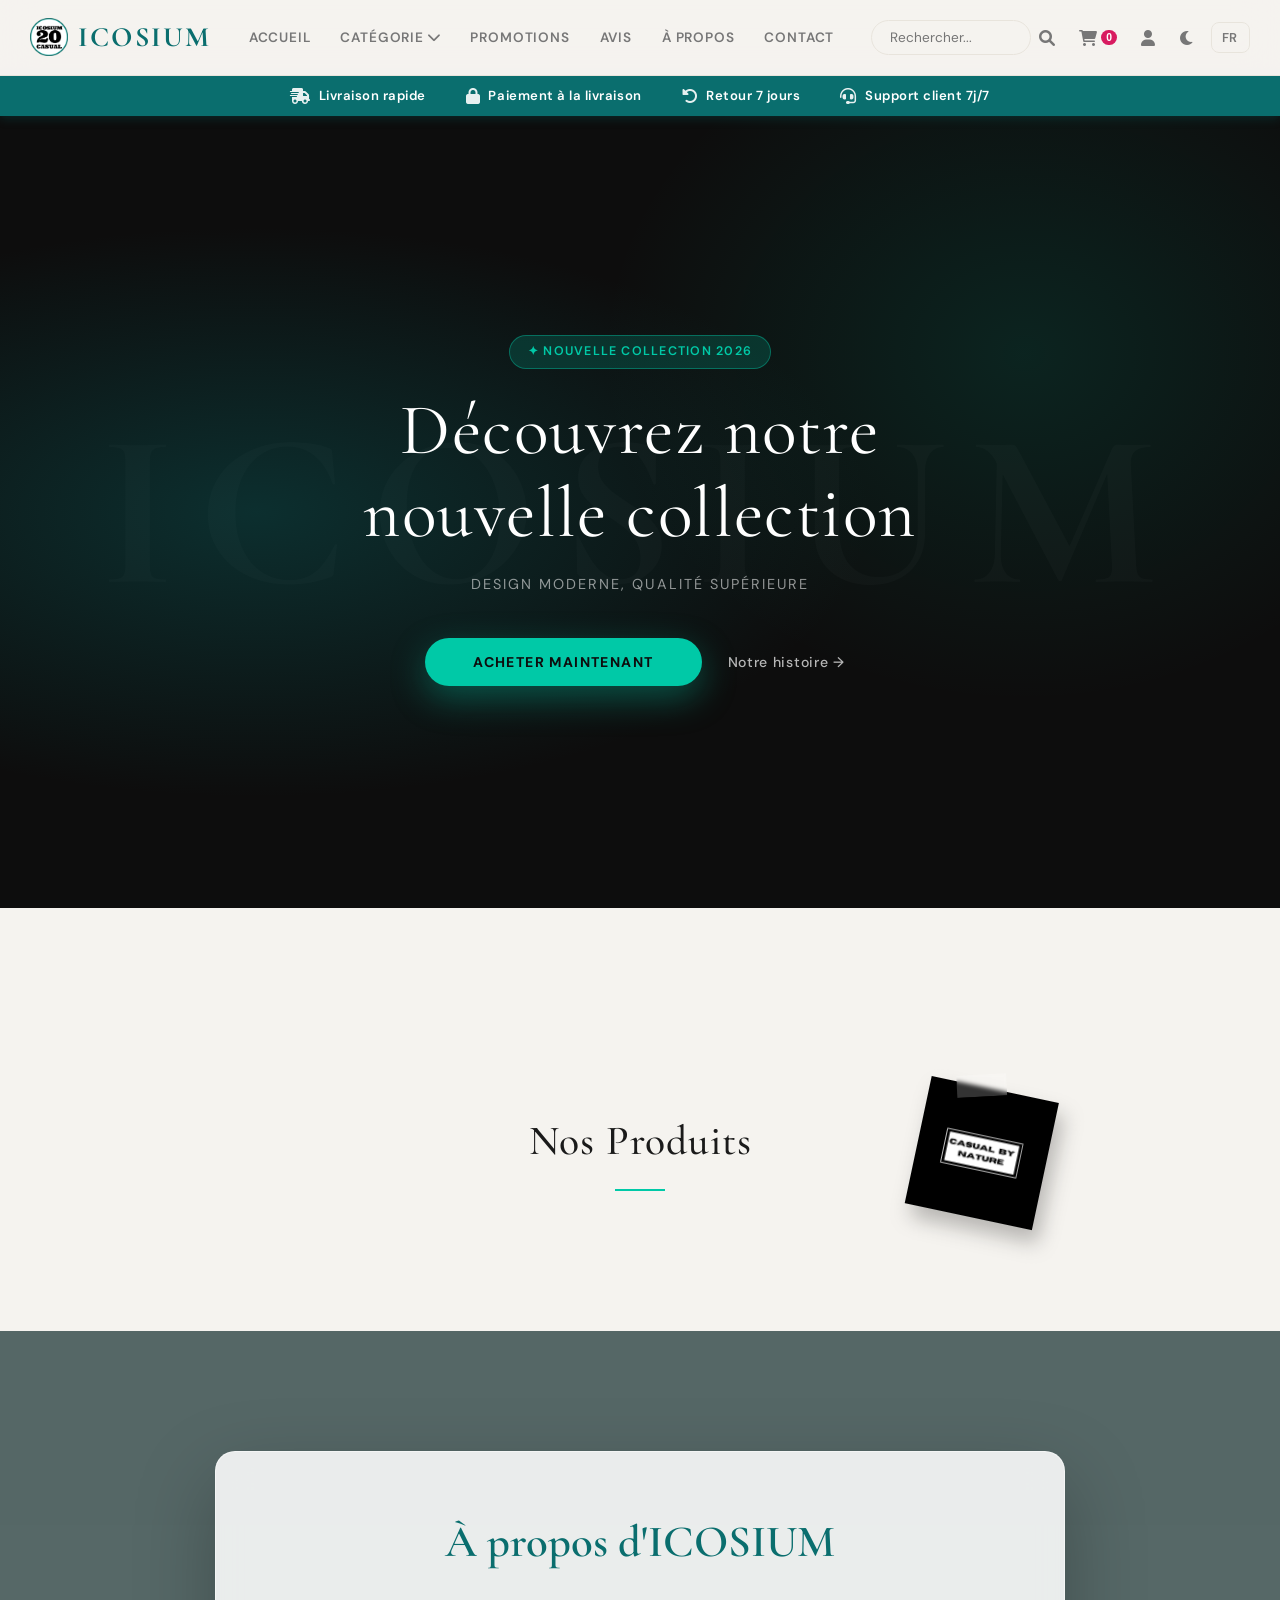
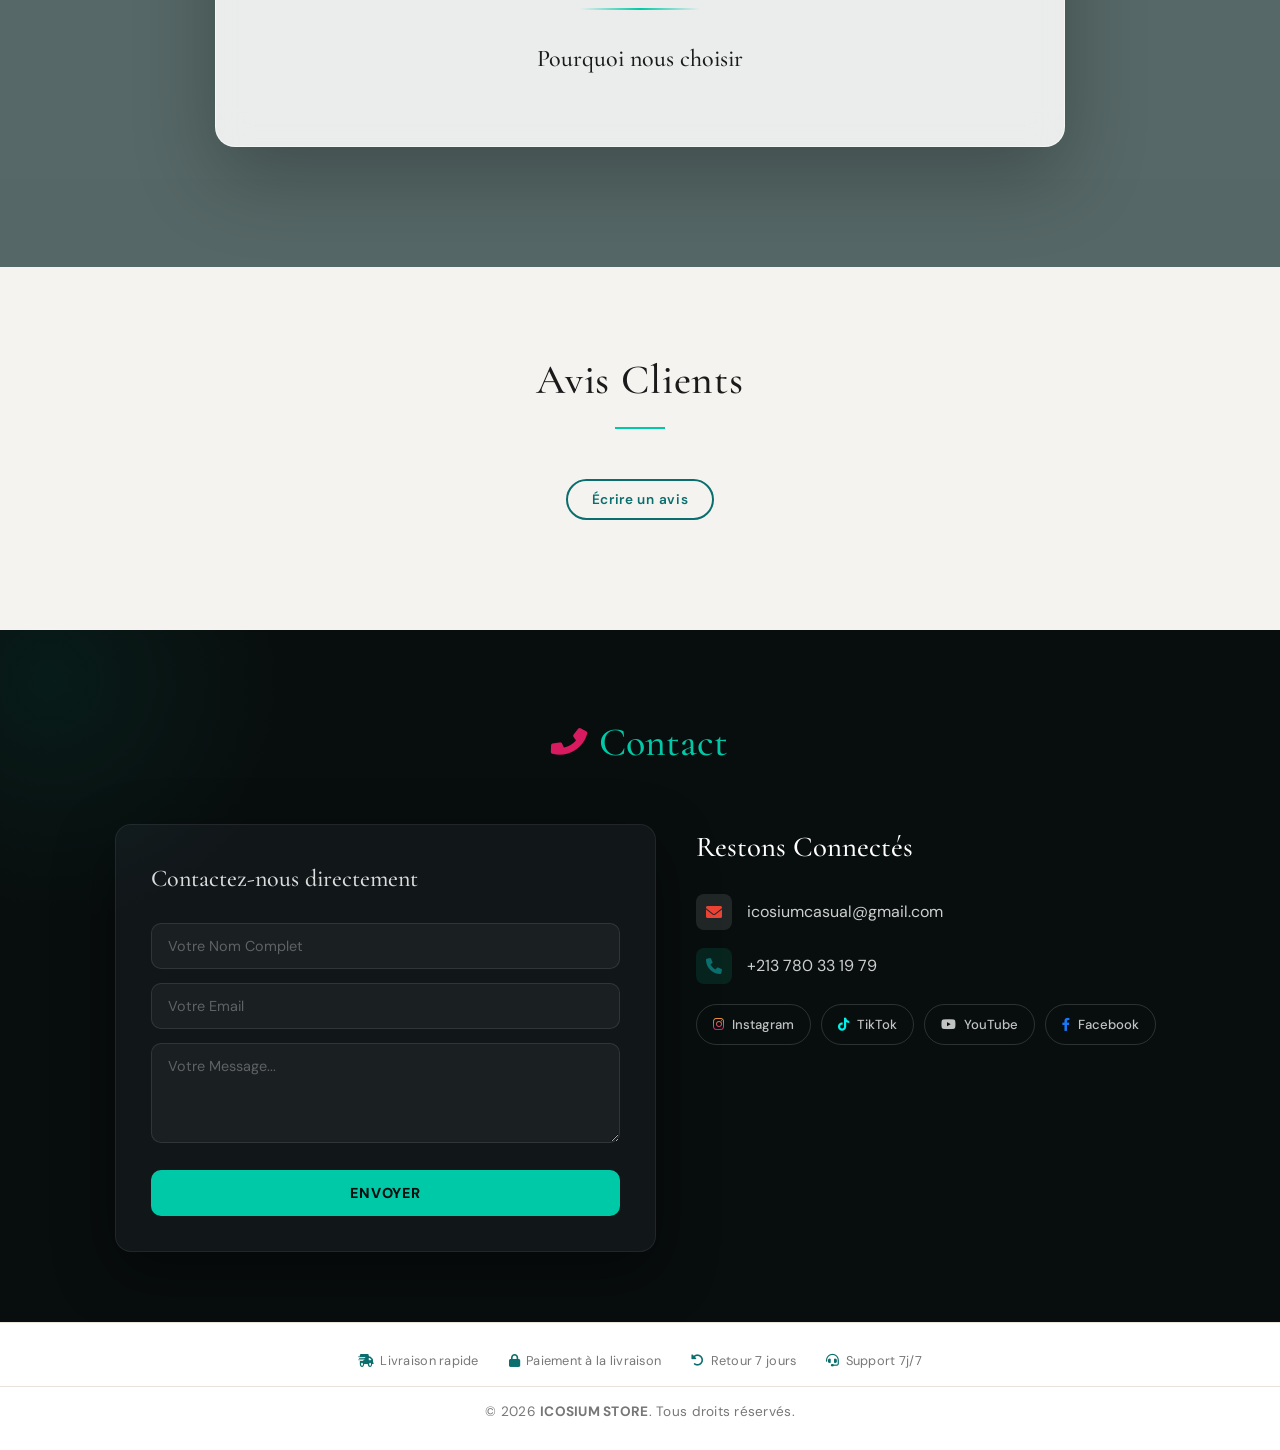
==== index.html @ 6e277010 "Update index.html" ====
<!DOCTYPE html>
<html lang="fr" dir="ltr">
<head>
    <meta charset="UTF-8">
    <meta name="viewport" content="width=device-width, initial-scale=1.0">
    <title>ICOSIUM-STORE</title>
    <meta name="description" content="Boutique officielle ICOSIUM CASUAL. Découvrez notre première collection de streetwear exclusif en Algérie. Qualité premium, coupe regular et livraison 58 wilayas.">
<meta name="keywords" content="icosium casual, icosium, streetwear algerie, vetements alger, t-shirt oversize algerie">
<meta name="robots" content="index, follow">
    <script src="zimou_data.js"></script>
<meta name="google-site-verification" content="MLegDzkTU1nhCerAwUSontM13ZT6UMKzTfgbR-RyyRo" />    <!-- تحسين ظهور الرابط عند مشاركته على وسائل التواصل (Open Graph) -->
<meta property="og:title" content="ICOSIUM CASUAL — Streetwear Algérie">
<meta property="og:description" content="Casual by Nature — Première collection streetwear exclusive disponible maintenant.">
<meta property="og:image" content="images/logo3.png">
    <link rel="icon" type="image/png" sizes="192x192" href="images/logo3.png">
<link rel="shortcut icon" type="image/png" href="images/logo3.png">
<link rel="apple-touch-icon" href="images/logo3.png">
    <!-- إخبار Google بالاسم الرسمي للبراند فوق الرابط -->
<meta property="og:site_name" content="ICOSIUM CASUAL">
    <link rel="preconnect" href="https://fonts.googleapis.com">
    <link rel="preconnect" href="https://fonts.gstatic.com" crossorigin>
    <link href="https://fonts.googleapis.com/css2?family=Cormorant+Garamond:wght@300;400;500;600;700&family=DM+Sans:wght@300;400;500;600&display=swap" rel="stylesheet">
    <link rel="stylesheet" href="style.css">
    <link rel="icon" href="images/logo3.png">
    <link href="https://cdnjs.cloudflare.com/ajax/libs/font-awesome/6.0.0-beta3/css/all.min.css" rel="stylesheet">
    <script src="https://cdn.jsdelivr.net/npm/@emailjs/browser@3/dist/email.min.js"></script>
    <link href="https://unpkg.com/aos@2.3.1/dist/aos.css" rel="stylesheet">
</head>
<body> 
   <header class="main-header">
        <div class="header-container">
            <button id="burger-menu-btn" aria-label="Menu">
                <i class="fas fa-bars"></i>
            </button>
            <div class="logo">
                <img src="images/logo3.png" alt="Icosium Logo" class="brand-logo">
                ICOSIUM
            </div>
            <nav class="main-nav" id="main-nav">
                <span id="close-nav-btn">&times;</span>
                <a href="#" onclick="location.reload()" data-key="nav_home">Accueil</a>
                <div class="dropdown">
                    <button class="dropbtn" data-key="nav_category">Catégorie <i class="fas fa-chevron-down"></i></button>
                    <div class="dropdown-content"></div>
                </div>
                <a href="#promotions-section" data-key="nav_promos">Promotions</a>
                <a href="#reviews-section" data-key="nav_reviews">Avis</a>
                <a href="#about-section" data-key="nav_about">À Propos</a>
                <a href="#contact-section" data-key="nav_contact">Contact</a>
            </nav>
            <div id="nav-overlay"></div>
            <div class="header-controls">
                <div class="search-bar">
                    <input type="text" id="search-input" placeholder="Rechercher...">
                    <button id="search-button"><i class="fas fa-search"></i></button>
                </div>
                <button id="cart-button"><i class="fas fa-shopping-cart"></i> <span id="cart-count">0</span></button>
                <button id="profile-button"><i class="fas fa-user"></i></button>
                <button id="dark-mode-toggle"><i class="fas fa-moon"></i></button>
                <select id="language-switcher">
                    <option value="fr">FR</option>
                    <option value="ar">AR</option> 
                    <option value="en">EN</option>
                </select>
            </div>
        </div>
    </header>

    <!-- TRUST BAR -->
    <div class="trust-bar">
        <div class="trust-bar-inner">
            <div class="trust-item">
                <i class="fas fa-shipping-fast"></i>
                <span data-key="trust_delivery">Livraison rapide</span>
            </div>
            <div class="trust-item">
                <i class="fas fa-lock"></i>
                <span data-key="trust_secure">Paiement à la livraison</span>
            </div>
            <div class="trust-item">
                <i class="fas fa-undo-alt"></i>
                <span data-key="trust_return">Retour 7 jours</span>
            </div>
            <div class="trust-item">
                <i class="fas fa-headset"></i>
                <span data-key="trust_support">Support client 7j/7</span>
            </div>
        </div>
    </div>

    <main>
        <!-- HERO -->
        <section id="explore-section" class="hero-section">
            <div class="hero-content">
                <span class="hero-badge" data-key="hero_badge">✦ Nouvelle Collection 2026</span>
                <h1 data-key="hero_title">Découvrez notre<br>nouvelle collection</h1>
                <p data-key="hero_subtitle">Design moderne, qualité supérieure</p>
                <div class="hero-actions">
                    <button id="scroll-to-products" class="btn-primary-hero" data-key="hero_btn_buy">Acheter maintenant</button>
                    <a href="#about-section" class="btn-ghost-hero" data-key="hero_btn_about">Notre histoire →</a>
                </div>
            </div>
        </section>

        <!-- PRODUCTS -->
        <section id="products-section" class="container">
          <div class="section-header-row">
            <h2 data-key="products_title" class="section-title">Nos Produits</h2>
            <div class="cbn-sticker-side">
                <div class="scotch-tape"></div>
                <img src="casual-by-nature.png" alt="Casual" class="sticker-img">
            </div>
          </div>
            
          <div id="categories-filter"></div>
          <div id="products-grid"></div>
        </section>

        <!-- ABOUT -->
        <section id="about-section">
            <div class="about-content-wrapper">
                <h2 data-key="about_title">À propos d'ICOSIUM</h2>
                <div class="about-story">
                    <p data-key="about_history_text"></p>
                </div>
                <hr class="about-divider">
                <div class="about-philosophy">
                    <h3 data-key="about_why_title">Pourquoi nous choisir</h3>
                    <p data-key="about_why_text"></p>
                </div>
            </div>
        </section>

        <!-- REVIEWS -->
        <section id="reviews-section" class="container">
            <div class="section-header-wrapper" style="text-align:center;margin-bottom:30px;">
                <h2 data-key="reviews_title" class="section-title">Avis Clients</h2>
                <button id="open-review-modal-btn" class="add-review-btn" type="button" data-key="btn_write_review">Écrire un avis</button>
            </div>
            <div class="reviews-container"></div>
        </section>
        
        <!-- CONTACT -->
      <!-- CONTACT -->
        <section id="contact-section">
            <div class="section-header">
                <i class="fas fa-phone-alt icon-title"></i>
                <h2 data-key="contact_title">Contact</h2>
            </div>
            <div class="contact-container">
                <div class="contact-form-box">
                    <h3 data-key="contact_message_title">Contactez-nous directement</h3>
                    <form id="contact-form">
                        <div class="input-group">
                            <input type="text" id="contact-name" required placeholder="Votre Nom Complet">
                        </div>
                        <div class="input-group">
                            <input type="email" id="contact-email" required placeholder="Votre Email">
                        </div>
                        <div class="input-group">
                            <textarea id="contact-message" rows="4" required placeholder="Votre Message..."></textarea>
                        </div>
                        <button type="submit" id="contact-submit-btn" data-key="contact_send">Envoyer</button>
                        <p id="contact-status"></p>
                    </form>
                </div>
                <div class="contact-info-box">
                    <h3 data-key="contact_connect_title">Restons Connectés</h3>
                    <div class="direct-info">
                        <div class="info-row">
                            <span class="icon-box gmail-icon"><i class="fas fa-envelope"></i></span>
                            <p>icosiumcasual@gmail.com</p>
                        </div>
                        <!-- رقم الهاتف تحت الإيميل مباشرة -->
                        <div class="info-row">
                            <span class="icon-box phone-icon"><i class="fas fa-phone"></i></span>
                            <p dir="ltr">+213 780 33 19 79</p>
                        </div>
                    </div>
                    <!-- شبكات التواصل: إنستغرام، تيك توك، يوتيوب، فيسبوك -->
                    <div class="social-buttons-grid">
                        <a href="https://www.instagram.com/icosium.casual?igsh=bHhsaXo3eGhvc3F3&utm_source=qr" target="_blank" class="social-btn insta">
                            <i class="fab fa-instagram"></i> <span>Instagram</span>
                        </a>
                        <a href="https://www.tiktok.com/@icosium.casual" target="_blank" class="social-btn tiktok">
                            <i class="fab fa-tiktok"></i> <span>TikTok</span>
                        </a>
                        <a href="https://www.youtube.com/@ICOSIUMCASUAL" target="_blank" class="social-btn youtube">
                            <i class="fab fa-youtube"></i> <span>YouTube</span>
                        </a>
                        <a href="https://www.facebook.com/icosium.casual/?rdid=kiUVq54cfOGTbsXm" target="_blank" class="social-btn facebook">
                            <i class="fab fa-facebook-f"></i> <span>Facebook</span>
                        </a>
                    </div>
                </div>
            </div>
        </section>    </main>

 <!-- PRODUCT DETAILS MODAL (UPGRADED) -->
    <div id="product-details-modal" class="modal">
        <div class="modal-content product-modal-content">
            <span class="close-btn" id="close-product-details">&times;</span>
            
            <div class="modal-body" style="position: relative;">
                <!-- طبقة حجب Coming Soon -->
                <div id="modal-coming-soon-overlay" class="coming-soon-overlay" style="display: none;">
                    <div class="cs-badge">COMING SOON</div>
                    <h3 class="cs-title" data-key="cs_title">Bientôt Disponible</h3>
                    <p class="cs-desc" data-key="cs_desc">Ce produit n'est pas encore disponible à la vente.</p>
                    <div id="cs-countdown" class="cs-timer"></div>
                </div>

                <!-- قسم الصور والتكبير الحر -->
                <div class="modal-image-container">
                <div class="main-image-zoom-box" id="zoom-container">
    <!-- أسهم التنقل بين الصور -->
    <button type="button" class="modal-nav-arrow prev-arrow" id="modal-prev-img" aria-label="Précédent">
        <i class="fas fa-chevron-left"></i>
    </button>
    <button type="button" class="modal-nav-arrow next-arrow" id="modal-next-img" aria-label="Suivant">
        <i class="fas fa-chevron-right"></i>
    </button>

    <img id="modal-product-image" src="" alt="Product Image">
    <span id="modal-discount-badge" class="modal-discount-tag" style="display:none;"></span>
</div>
                    <!-- شريط مصغرات الصور الإضافية -->
                    <div id="modal-thumbnails-strip" class="thumbnails-strip"></div>
                </div>

                <!-- قسم التفاصيل والخيارات -->
                <div class="modal-info-container">
                    <div class="modal-product-meta">
                        <div id="modal-product-stars" class="modal-stars">
                            <i class="fas fa-star"></i><i class="fas fa-star"></i><i class="fas fa-star"></i><i class="fas fa-star"></i><i class="fas fa-star"></i>
                            <span id="modal-rating-count" style="font-size:0.8rem; color:var(--text3); margin-left:6px;">(5.0)</span>
                        </div>
                    </div>

                    <h2 id="modal-product-name" style="margin: 8px 0 12px; font-size:1.6rem; font-weight:800;"></h2>

                    <div class="modal-price-row" style="display:flex; align-items:baseline; gap:12px; margin-bottom:14px;">
                        <h3 id="modal-product-price" class="modal-price" style="font-size:1.5rem; color:var(--color-primary, #00c896); font-weight:800;"></h3>
                        <del id="modal-product-old-price" style="color:var(--text3, #8fa3bb); font-size:1.1rem; display:none;"></del>
                    </div>

                    <p id="modal-product-desc" class="product-desc-text" style="line-height:1.6; margin-bottom:16px; color:var(--text2, #8fa3bb);"></p>

                    <!-- خيارات الألوان والمقاسات والكمية -->
                    <div id="modal-product-options"></div>

                    <!-- أزرار العمليات -->
                    <div class="modal-actions" style="margin-top:20px;">
                        <button id="modal-add-to-cart-btn" class="add-to-cart-btn btn-cart-modal" style="width:100%;">
                            <i class="fas fa-shopping-cart"></i> <span data-key="btn_add_cart">Ajouter au panier</span>
                        </button>
                    </div>

                    <!-- مميزات المتجر السريعة -->
                    <div class="modal-trust-mini" style="margin-top:20px; display:flex; gap:15px; border-top:1px solid var(--border, #eee); padding-top:15px;">
                        <span><i class="fas fa-shipping-fast" style="color:var(--color-primary, #00c896)"></i> <span data-key="modal_delivery">Livraison rapide</span></span>
                        <span><i class="fas fa-undo-alt" style="color:var(--color-primary, #00c896)"></i> <span data-key="trust_return">Retour 7j</span></span>
                        <span><i class="fas fa-shield-alt" style="color:var(--color-primary, #00c896)"></i> <span data-key="modal_secure">Paiement sécurisé</span></span>
                    </div>
                </div>
            </div>
        </div>
    </div>

    <!-- REVIEW MODAL -->
    <div id="review-modal" class="modal">
        <div class="modal-content">
            <span class="close-btn" id="close-review-modal">&times;</span>
            <h2 data-key="review_form_title">Partagez votre avis</h2>
            <form id="add-review-form">
                <div class="star-rating-input">
                    <span class="star-input" data-value="1"><i class="far fa-star"></i></span>
                    <span class="star-input" data-value="2"><i class="far fa-star"></i></span>
                    <span class="star-input" data-value="3"><i class="far fa-star"></i></span>
                    <span class="star-input" data-value="4"><i class="far fa-star"></i></span>
                    <span class="star-input" data-value="5"><i class="far fa-star"></i></span>
                    <input type="hidden" id="rating-value" required> 
                </div>
                <p id="rating-text" style="text-align:center;color:#888;">0/5</p>
                <div class="input-group">
                    <label data-key="form_name">Nom:</label>
                    <input type="text" id="review-name" required placeholder="Votre Nom">
                </div>
                <div class="input-group">
                    <label data-key="form_city">Ville:</label>
                    <input type="text" id="review-location" placeholder="Alger, Oran...">
                </div>
                <div class="input-group">
                    <label data-key="form_review">Avis:</label>
                    <textarea id="review-text" rows="4" required placeholder="Votre commentaire..."></textarea>
                </div>
                <button type="submit" class="add-to-cart-btn" data-key="contact_send">Envoyer</button>
            </form>
        </div>
    </div>

    <footer class="main-footer">
        <div class="footer-content">
            <div class="footer-trust">
                <span><i class="fas fa-shipping-fast"></i> <span data-key="trust_delivery">Livraison rapide</span></span>
                <span><i class="fas fa-lock"></i> <span data-key="trust_secure">Paiement à la livraison</span></span>
                <span><i class="fas fa-undo-alt"></i> <span data-key="trust_return">Retour 7 jours</span></span>
                <span><i class="fas fa-headset"></i> <span data-key="trust_support">Support 7j/7</span></span>
            </div>
            <p>&copy; 2026 <strong>ICOSIUM STORE</strong>. <span data-key="footer_rights">Tous droits réservés.</span></p>
        </div>
    </footer>
<!-- MODAL GUIDE DES TAILLES -->
<div id="size-guide-modal" class="modal" style="display:none; align-items:center; justify-content:center; z-index:2500;">
    <div class="modal-content" style="max-width: 520px; padding: 28px; border-radius: 18px;">
        <span class="close-btn" onclick="closeSizeGuide()">&times;</span>
        <div style="text-align: center; margin-bottom: 20px;">
            <i class="fas fa-ruler-combined" style="font-size: 2rem; color: var(--color-primary); margin-bottom: 8px;"></i>
            <h3 style="font-family: var(--font-display); font-size: 1.8rem; margin: 0;" data-key="size_guide_title">Guide des Tailles</h3>
            <p style="font-size: 0.85rem; color: var(--color-text-muted); margin-top: 4px;" data-key="size_guide_subtitle">Mesures standards en centimètres (cm) pour T-shirts Casual / Oversized</p>
        </div>

        <div style="overflow-x: auto; margin-bottom: 18px;">
            <table class="size-table" style="width: 100%; border-collapse: collapse; text-align: center; font-size: 0.9rem;">
                <thead>
                    <tr style="background: var(--color-bg); border-bottom: 2px solid var(--color-border);">
                        <th style="padding: 10px;" data-key="th_size">Taille</th>
                        <th style="padding: 10px;" data-key="th_chest">Largeur (Poitrine)</th>
                        <th style="padding: 10px;" data-key="th_length">Longueur</th>
                    </tr>
                </thead>
                <tbody>
                    <tr style="border-bottom: 1px solid var(--color-border);">
                        <td style="padding: 10px; font-weight: bold; color: var(--color-primary);">S</td>
                        <td style="padding: 10px;">50 - 52 cm</td>
                        <td style="padding: 10px;">70 - 72 cm</td>
                    </tr>
                    <tr style="border-bottom: 1px solid var(--color-border);">
                        <td style="padding: 10px; font-weight: bold; color: var(--color-primary);">M</td>
                        <td style="padding: 10px;">53 - 55 cm</td>
                        <td style="padding: 10px;">72 - 74 cm</td>
                    </tr>
                    <tr style="border-bottom: 1px solid var(--color-border);">
                        <td style="padding: 10px; font-weight: bold; color: var(--color-primary);">L</td>
                        <td style="padding: 10px;">56 - 58 cm</td>
                        <td style="padding: 10px;">74 - 76 cm</td>
                    </tr>
                    <tr>
                        <td style="padding: 10px; font-weight: bold; color: var(--color-primary);">XL</td>
                        <td style="padding: 10px;">59 - 61 cm</td>
                        <td style="padding: 10px;">76 - 78 cm</td>
                    </tr>
                </tbody>
            </table>
        </div>

        <div style="background: var(--color-bg); padding: 12px 16px; border-radius: 10px; font-size: 0.8rem; color: var(--color-text-muted); line-height: 1.5; border-left: 3px solid var(--color-primary);">
            <i class="fas fa-info-circle" style="color: var(--color-primary); margin-right: 5px;"></i>
            <span data-key="size_guide_tip"><strong>Conseil :</strong> Si vous hésitez entre deux tailles pour une coupe décontractée (Oversized), privilégiez la taille supérieure.</span>
        </div>
    </div>
</div>
    <script src="https://cdn.jsdelivr.net/npm/@supabase/supabase-js@2"></script>
    <script src="script.js"></script>
        <script type="application/ld+json">
{
  "@context": "https://schema.org",
  "@type": "WebSite",
  "name": "ICOSIUM CASUAL",
  "url": "https://icosium-casual.github.io/icosiumcasual/"
}
</script>
    <script src="https://unpkg.com/aos@2.3.1/dist/aos.js"></script>
<script>
  AOS.init({
    duration: 800,
    once: true, // تظهر الحركة مرة واحدة فقط لمنع التقطيع
    offset: 60
  });
</script>
</body>

</html>
---- style.css ----
/* =========================================
   ICOSIUM Store - Premium Redesign
   ========================================= */

@import url('https://fonts.googleapis.com/css2?family=Cormorant+Garamond:wght@300;400;500;600;700&family=DM+Sans:wght@300;400;500;600&display=swap');

:root {
    --color-primary: #0a6e6e;
    --color-secondary: #00c9a7;
    --color-accent: #e8c07d;
    --color-dark: #0d0d0d;
    --color-light: #ffffff;
    --color-bg: #f5f3ef;
    --color-bg-card: #ffffff;
    --color-text: #1a1a1a;
    --color-text-muted: #777777;
    --color-border: #e8e4dc;
    --color-shadow: rgba(0, 0, 0, 0.06);
    --header-height: 75px;
    --radius: 12px;
    --font-display: 'Cormorant Garamond', Georgia, serif;
    --font-body: 'DM Sans', sans-serif;
}

body.dark-mode {
    --color-bg: #0e0e10;
    --color-bg-card: #161618;
    --color-text: #ece9e2;
    --color-text-muted: #999999;
    --color-border: #2a2a2e;
    --color-shadow: rgba(0, 0, 0, 0.4);
}

* { box-sizing: border-box; margin: 0; padding: 0; }

body {
    font-family: var(--font-body);
    background-color: var(--color-bg);
    color: var(--color-text);
    line-height: 1.6;
    padding-top: var(--header-height);
    transition: background-color 0.4s, color 0.4s;
}

html[dir="rtl"] { direction: rtl; text-align: right; }
.container { max-width: 1200px; margin: 0 auto; padding: 20px; }

.section-title {
    text-align: center;
    margin-bottom: 40px;
    color: var(--color-text);
    font-family: var(--font-display);
    font-size: 2.6rem;
    font-weight: 500;
    letter-spacing: 0.02em;
    position: relative;
}
.section-title::after {
    content: '';
    display: block;
    width: 50px;
    height: 2px;
    background: var(--color-secondary);
    margin: 14px auto 0;
}


/* --- Header --- */
.main-header {
    background: rgba(245, 243, 239, 0.93);
    backdrop-filter: blur(20px);
    -webkit-backdrop-filter: blur(20px);
    box-shadow: 0 1px 0 var(--color-border);
    position: fixed; top: 0; width: 100%;
    height: var(--header-height);
    z-index: 1000;
    transition: background 0.4s;
}
body.dark-mode .main-header {
    background: rgba(14, 14, 16, 0.93);
}

.header-container {
    display: flex;
    justify-content: space-between;
    align-items: center;
    width: 100%; max-width: 1300px;
    margin: 0 auto; padding: 0 30px; height: 100%;
}

.logo {
    display: flex; align-items: center;
    font-family: var(--font-display);
    font-size: 1.75rem; font-weight: 700;
    color: var(--color-primary);
    gap: 10px; letter-spacing: 0.08em; text-transform: uppercase;
}
.brand-logo { height: 38px; width: auto; }

.main-nav { display: flex; gap: 30px; align-items: center; }
.main-nav a, .dropbtn {
    color: var(--color-text-muted);
    text-decoration: none; font-size: 0.85rem;
    cursor: pointer; background: none; border: none;
    font-family: var(--font-body); font-weight: 600;
    letter-spacing: 0.06em; text-transform: uppercase;
    transition: color 0.25s; padding: 8px 0;
}
.main-nav a:hover, .dropbtn:hover { color: var(--color-primary); }

.dropdown { position: relative; display: inline-block; }
.dropdown-content {
    display: none; position: absolute;
    background: var(--color-bg-card); min-width: 180px;
    box-shadow: 0 20px 40px rgba(0,0,0,0.12);
    z-index: 1; border-radius: var(--radius);
    border: 1px solid var(--color-border);
    top: calc(100% + 10px); left: 0; overflow: hidden;
}
html[dir="rtl"] .dropdown-content { left: auto; right: 0; }
.dropdown-content a {
    padding: 12px 20px; display: block;
    border-bottom: 1px solid var(--color-border);
    font-size: 0.85rem; color: var(--color-text);
    text-transform: none; letter-spacing: 0;
    transition: background 0.2s, padding-left 0.2s;
}
.dropdown-content a:hover { background: var(--color-bg); color: var(--color-primary); padding-left: 26px; }
html[dir="rtl"] .dropdown-content a { text-align: right; }
.dropdown:hover .dropdown-content { display: block; }

.header-controls { display: flex; align-items: center; gap: 8px; }
.search-bar { position: relative; display: flex; align-items: center; }
.search-bar input {
    padding: 8px 18px;
    border: 1.5px solid var(--color-border);
    border-radius: 30px;
    background: var(--color-bg); color: var(--color-text);
    width: 160px; font-family: var(--font-body); font-size: 0.85rem;
    transition: border-color 0.3s, width 0.3s, box-shadow 0.3s; outline: none;
}
.search-bar input:focus {
    border-color: var(--color-primary); width: 200px;
    box-shadow: 0 0 0 3px rgba(10, 110, 110, 0.1);
}
.header-controls button, .header-controls select {
    background: transparent; border: none;
    color: var(--color-text-muted); cursor: pointer;
    font-size: 1rem; padding: 8px; border-radius: 8px;
    transition: color 0.25s, background 0.25s;
    display: flex; align-items: center; gap: 4px;
}
.header-controls button:hover { color: var(--color-primary); background: rgba(10,110,110,0.08); }
#cart-count {
    background: #d81b60; color: white; font-size: 0.65rem;
    padding: 2px 5px; border-radius: 10px; font-weight: 700; vertical-align: middle;
}
#burger-menu-btn, #close-nav-btn, #nav-overlay { display: none; }

#language-switcher {
    font-family: var(--font-body); font-size: 0.8rem; font-weight: 600;
    appearance: none; -webkit-appearance: none; cursor: pointer;
    padding: 6px 10px; border-radius: 8px;
    border: 1.5px solid var(--color-border);
    color: var(--color-text-muted); background: transparent; transition: all 0.2s;
}
#language-switcher:hover { border-color: var(--color-primary); color: var(--color-primary); }
body.dark-mode #language-switcher { background-color: var(--color-bg-card); color: var(--color-text); border: 1.5px solid var(--color-border); }
body.dark-mode #language-switcher option { background-color: var(--color-bg-card); color: var(--color-text); }

/* --- Hero --- */
.hero-section {
    background: var(--color-dark);
    min-height: 88vh;
    display: flex; align-items: center; justify-content: center;
    position: relative; overflow: hidden; margin-bottom: 80px;
}
.hero-section::before {
    content: '';
    position: absolute; inset: 0;
    background:
        radial-gradient(ellipse 80% 60% at 20% 50%, rgba(10,110,110,0.35) 0%, transparent 60%),
        radial-gradient(ellipse 60% 80% at 80% 30%, rgba(0,201,167,0.12) 0%, transparent 55%);
    z-index: 1;
}
.hero-section::after {
    content: 'ICOSIUM';
    position: absolute;
    font-family: var(--font-display);
    font-size: clamp(80px, 18vw, 220px); font-weight: 700;
    color: rgba(255,255,255,0.025); letter-spacing: 0.1em;
    top: 50%; left: 50%; transform: translate(-50%, -50%);
    white-space: nowrap; pointer-events: none; z-index: 0;
}
.hero-content {
    position: relative; z-index: 2; text-align: center;
    padding: 40px 20px; max-width: 800px;
}
.hero-content h1 {
    color: var(--color-light);
    font-family: var(--font-display);
    font-size: clamp(2.2rem, 6vw, 4.5rem); font-weight: 400;
    line-height: 1.15; margin-bottom: 18px; letter-spacing: 0.02em;
    animation: heroFadeUp 0.9s ease forwards;
}
.hero-content p {
    color: rgba(255,255,255,0.55);
    font-size: 0.9rem; letter-spacing: 0.14em; text-transform: uppercase;
    margin-bottom: 40px; animation: heroFadeUp 0.9s 0.15s ease both;
}
@keyframes heroFadeUp {
    from { opacity: 0; transform: translateY(30px); }
    to { opacity: 1; transform: translateY(0); }
}
.hero-content button {
    background: var(--color-secondary); color: var(--color-dark);
    padding: 15px 48px; border: none; border-radius: 50px;
    font-family: var(--font-body); font-size: 0.88rem; font-weight: 700;
    cursor: pointer; letter-spacing: 0.1em; text-transform: uppercase;
    transition: transform 0.25s, box-shadow 0.25s, background 0.25s;
    animation: heroFadeUp 0.9s 0.3s ease both;
    box-shadow: 0 12px 35px rgba(0,201,167,0.35);
}
.hero-content button:hover {
    transform: translateY(-4px);
    box-shadow: 0 20px 45px rgba(0,201,167,0.45);
    background: #00dab8;
}

/* --- Products --- */
#products-section { padding: 60px 20px; }
#categories-filter { display: flex; justify-content: center; gap: 10px; flex-wrap: wrap; margin-bottom: 40px; }
.category-btn {
    padding: 9px 22px; border: 1.5px solid var(--color-border);
    background: transparent; color: var(--color-text-muted);
    border-radius: 30px; cursor: pointer; font-family: var(--font-body);
    font-size: 0.78rem; font-weight: 600; letter-spacing: 0.06em;
    text-transform: uppercase; transition: all 0.25s;
}
.category-btn.active, .category-btn:hover {
    background: var(--color-primary); color: white;
    border-color: var(--color-primary);
    box-shadow: 0 6px 20px rgba(10,110,110,0.25);
}

#products-grid { display: grid; grid-template-columns: repeat(auto-fill, minmax(270px, 1fr)); gap: 30px; }
.product-card {
    background: var(--color-bg-card); border: 1px solid var(--color-border);
    border-radius: var(--radius); overflow: hidden;
    box-shadow: 0 4px 20px var(--color-shadow);
    transition: transform 0.35s cubic-bezier(0.25,0.8,0.25,1), box-shadow 0.35s;
}
.product-card:hover { transform: translateY(-8px); box-shadow: 0 20px 50px rgba(0,0,0,0.12); }
.product-card img { width: 100%; height: 280px; object-fit: cover; transition: transform 0.5s ease; display: block; }
.product-card:hover img { transform: scale(1.04); }
.product-details { padding: 18px 20px 20px; }
.product-name { font-family: var(--font-display); font-size: 1.2rem; font-weight: 600; margin-bottom: 10px; }
.product-options { margin-bottom: 12px; }
.product-colors { display: flex; gap: 6px; margin-bottom: 8px; flex-wrap: wrap; }
.color-dot { width: 22px; height: 22px; border-radius: 50%; border: 2px solid transparent; cursor: pointer; outline: 2px solid var(--color-border); outline-offset: 2px; transition: outline-color 0.2s, transform 0.2s; }
.color-dot.selected, .color-dot:hover { outline-color: var(--color-primary); transform: scale(1.15); }
.product-sizes { display: flex; gap: 6px; flex-wrap: wrap; }
.size-box { border: 1.5px solid var(--color-border); padding: 3px 9px; font-size: 0.75rem; cursor: pointer; border-radius: 5px; font-weight: 600; color: var(--color-text-muted); transition: all 0.2s; }
.size-box:hover { border-color: var(--color-primary); color: var(--color-primary); }
.size-box.selected { background: var(--color-dark); color: white; border-color: var(--color-dark); }
.product-price { font-size: 1.3rem; color: var(--color-primary); font-weight: 700; margin: 12px 0 14px; font-family: var(--font-display); }
.product-actions { display: flex; gap: 10px; }
.add-to-cart-btn {
    flex: 2; background: var(--color-primary); color: white;
    border: none; padding: 11px 16px; border-radius: 8px;
    cursor: pointer; font-family: var(--font-body); font-size: 0.85rem;
    font-weight: 700; letter-spacing: 0.04em;
    transition: background 0.25s, transform 0.2s, box-shadow 0.25s;
}
.add-to-cart-btn:hover { background: #085d5d; transform: translateY(-1px); box-shadow: 0 6px 20px rgba(10,110,110,0.3); }
.details-btn {
    flex: 1; background: transparent; border: 1.5px solid var(--color-border);
    color: var(--color-text-muted); border-radius: 8px; cursor: pointer;
    font-family: var(--font-body); font-size: 0.8rem; font-weight: 600; transition: all 0.25s;
}
.details-btn:hover { border-color: var(--color-primary); color: var(--color-primary); background: rgba(10,110,110,0.05); }

/* --- About --- */
#about-section {
    background-image: url('images/ico.jpg');
    background-size: cover; background-position: center;
    background-attachment: fixed; padding: 120px 20px; position: relative;
}
#about-section::before { content: ''; position: absolute; top:0; left:0; width:100%; height:100%; background: rgba(0,30,30,0.65); }
.about-content-wrapper {
    position: relative; z-index: 1;
    background: rgba(255,255,255,0.88); backdrop-filter: blur(16px);
    padding: 55px 60px; border-radius: 20px; max-width: 850px;
    margin: 0 auto; text-align: center;
    border: 1px solid rgba(255,255,255,0.5);
    box-shadow: 0 30px 80px rgba(0,0,0,0.25);
}
body.dark-mode .about-content-wrapper { background: rgba(14,14,16,0.88); border: 1px solid rgba(255,255,255,0.08); color: white; }
.about-content-wrapper h2 { font-family: var(--font-display); font-size: 2.8rem; font-weight: 600; color: var(--color-primary); margin-bottom: 20px; }
.about-story p { font-size: 1.05rem; line-height: 1.9; font-style: italic; color: #444; font-family: var(--font-display); }
body.dark-mode .about-story p { color: #ccc; }
.about-divider { height: 2px; background: linear-gradient(90deg, transparent, var(--color-secondary), transparent); width: 120px; margin: 30px auto; border: none; }
.about-philosophy h3 { font-family: var(--font-display); font-size: 1.5rem; font-weight: 500; margin-bottom: 12px; }

/* --- Reviews --- */
#reviews-section { padding: 80px 20px; }
.reviews-container { display: grid; grid-template-columns: repeat(auto-fit, minmax(300px, 1fr)); gap: 24px; }
.review-card {
    background: var(--color-bg-card); padding: 28px; border-radius: var(--radius);
    border: 1px solid var(--color-border); box-shadow: 0 4px 20px var(--color-shadow);
    transition: transform 0.3s, box-shadow 0.3s; position: relative; overflow: hidden;
}
.review-card::before {
    content: '"'; position: absolute; top: -10px; right: 20px;
    font-family: var(--font-display); font-size: 7rem;
    color: var(--color-secondary); opacity: 0.12; line-height: 1; pointer-events: none;
}
html[dir="rtl"] .review-card::before { right: auto; left: 20px; }
.review-card:hover { transform: translateY(-5px); box-shadow: 0 15px 40px rgba(0,0,0,0.1); }
.review-header { display: flex; justify-content: space-between; align-items: flex-start; margin-bottom: 12px; }
.review-stars { color: #f5a623; font-size: 0.9rem; }
.add-review-btn {
    background: transparent; border: 2px solid var(--color-primary);
    color: var(--color-primary); padding: 10px 24px; border-radius: 25px;
    cursor: pointer; font-family: var(--font-body); font-size: 0.85rem;
    font-weight: 600; letter-spacing: 0.05em; margin-top: 10px; transition: all 0.25s;
}
.add-review-btn:hover { background: var(--color-primary); color: white; box-shadow: 0 8px 20px rgba(10,110,110,0.25); }
.star-rating-input { display: flex; justify-content: center; gap: 10px; font-size: 2.2rem; color: #ddd; cursor: pointer; direction: ltr; }
.star-input.hovered, .star-input.selected { color: #f5a623; }

/* --- Contact --- */
#contact-section { background: #080d0d; color: white; padding: 80px 20px 70px; position: relative; overflow: hidden; }
#contact-section::before { content: ''; position: absolute; top: -200px; left: -200px; width: 500px; height: 500px; background: radial-gradient(circle, rgba(0,201,167,0.08) 0%, transparent 70%); pointer-events: none; }
.section-header { text-align: center; margin-bottom: 50px; display: flex; justify-content: center; align-items: center; gap: 14px; }
.section-header h2 { font-family: var(--font-display); color: var(--color-secondary); font-size: 2.5rem; font-weight: 500; margin: 0; }
.icon-title { font-size: 2rem; color: #d81b60; transform: rotate(15deg); }
.contact-container { display: flex; flex-wrap: wrap; justify-content: center; gap: 40px; max-width: 1050px; margin: 0 auto; }
.contact-form-box { flex: 1; min-width: 300px; background: #111619; padding: 35px; border-radius: 16px; border: 1px solid rgba(255,255,255,0.07); box-shadow: 0 20px 60px rgba(0,0,0,0.4); }
.contact-form-box h3 { font-family: var(--font-display); font-size: 1.5rem; font-weight: 500; margin-bottom: 24px; color: rgba(255,255,255,0.85); }
.input-group { margin-bottom: 14px; }
.contact-form-box input, .contact-form-box textarea { width: 100%; background: rgba(255,255,255,0.04); border: 1.5px solid rgba(255,255,255,0.1); padding: 13px 16px; color: white; border-radius: 10px; font-family: var(--font-body); font-size: 0.9rem; transition: border-color 0.3s, background 0.3s; outline: none; }
.contact-form-box input:focus, .contact-form-box textarea:focus { border-color: var(--color-secondary); background: rgba(0,201,167,0.05); }
.contact-form-box input::placeholder, .contact-form-box textarea::placeholder { color: rgba(255,255,255,0.3); }
#contact-submit-btn { width: 100%; background: var(--color-secondary); color: #080d0d; padding: 14px; border: none; border-radius: 10px; font-family: var(--font-body); font-weight: 800; font-size: 0.9rem; cursor: pointer; letter-spacing: 0.06em; text-transform: uppercase; transition: all 0.25s; margin-top: 6px; }
#contact-submit-btn:hover { background: #00dab8; transform: translateY(-2px); box-shadow: 0 8px 25px rgba(0,201,167,0.35); }
.contact-info-box { flex: 1; min-width: 280px; color: rgba(255,255,255,0.8); }
.contact-info-box h3 { font-family: var(--font-display); font-size: 1.8rem; font-weight: 500; margin-bottom: 24px; color: white; }
.info-row { display: flex; align-items: center; gap: 15px; margin-bottom: 18px; }
.icon-box { width: 36px; height: 36px; display: flex; align-items: center; justify-content: center; border-radius: 8px; flex-shrink: 0; }
.gmail-icon { background: rgba(255,255,255,0.1); color: #EA4335; }
.phone-icon { background: rgba(255,255,255,0.1); color: var(--color-secondary); }
.social-buttons-grid { display: flex; flex-wrap: wrap; gap: 10px; margin-top: 20px; }
.social-btn { display: flex; align-items: center; gap: 8px; padding: 9px 16px; border: 1px solid rgba(255,255,255,0.15); border-radius: 30px; color: rgba(255,255,255,0.75); text-decoration: none; font-size: 0.82rem; font-family: var(--font-body); font-weight: 500; transition: all 0.25s; }
.social-btn:hover { background: rgba(255,255,255,0.1); transform: translateY(-3px); border-color: rgba(255,255,255,0.3); color: white; }
.insta i { background: -webkit-linear-gradient(#f09433, #bc1888); -webkit-background-clip: text; -webkit-text-fill-color: transparent; }
.tiktok i { color: #00f2ea; }
.whatsapp i { color: #25D366; } .facebook i { color: #1877F2; } .telegram i { color: #0088cc; }
.Snapchat i { color: #FFFC00; }

/* --- Footer --- */
.main-footer { background: var(--color-bg-card); padding: 28px 0; text-align: center; border-top: 1px solid var(--color-border); font-size: 0.85rem; color: var(--color-text-muted); letter-spacing: 0.02em; }

/* --- Modals --- */
.modal { display: none; position: fixed; z-index: 2000; left: 0; top: 0; width: 100%; height: 100%; background: rgba(0,0,0,0.65); backdrop-filter: blur(5px); overflow: auto; }
.modal-content { background: var(--color-bg-card); margin: 8% auto; padding: 35px; border-radius: 18px; width: 92%; max-width: 600px; position: relative; box-shadow: 0 30px 80px rgba(0,0,0,0.3); }
.product-modal-content { max-width: 860px; }
.modal-body { display: flex; gap: 28px; flex-wrap: wrap; }
.modal-image-container { flex: 1; min-width: 220px; }
.modal-image-container img { width: 100%; border-radius: 12px; object-fit: cover; }
.modal-info-container { flex: 1; min-width: 260px; }
.modal-content h2 { font-family: var(--font-display); font-size: 1.7rem; font-weight: 600; margin-bottom: 20px; }
.close-btn { position: absolute; top: 14px; right: 20px; font-size: 26px; cursor: pointer; color: var(--color-text-muted); transition: color 0.2s, transform 0.2s; line-height: 1; font-weight: 300; }
.close-btn:hover { color: var(--color-text); transform: rotate(90deg); }

.cart-summary { margin-top: 20px; padding-top: 20px; border-top: 1px solid var(--color-border); }
.cart-summary label { font-size: 0.78rem; font-weight: 600; text-transform: uppercase; letter-spacing: 0.05em; color: var(--color-text-muted); display: block; margin: 14px 0 5px; }
.cart-summary input, .cart-summary select { width: 100%; padding: 10px 14px; border: 1.5px solid var(--color-border); border-radius: 8px; background: var(--color-bg); color: var(--color-text); font-family: var(--font-body); outline: none; transition: border-color 0.25s; }
.cart-summary input:focus, .cart-summary select:focus { border-color: var(--color-primary); }
#checkout-submit-btn { width: 100%; background: var(--color-primary); color: white; padding: 13px; border: none; border-radius: 10px; font-family: var(--font-body); font-weight: 700; font-size: 0.9rem; cursor: pointer; margin-top: 18px; letter-spacing: 0.05em; transition: all 0.25s; }
#checkout-submit-btn:hover { background: #085d5d; box-shadow: 0 8px 25px rgba(10,110,110,0.3); }

#add-review-form label { font-size: 0.78rem; font-weight: 600; text-transform: uppercase; letter-spacing: 0.05em; color: var(--color-text-muted); display: block; margin: 12px 0 5px; }
#add-review-form input, #add-review-form textarea { width: 100%; padding: 10px 14px; border: 1.5px solid var(--color-border); border-radius: 8px; background: var(--color-bg); color: var(--color-text); font-family: var(--font-body); outline: none; transition: border-color 0.25s; }
#add-review-form input:focus, #add-review-form textarea:focus { border-color: var(--color-primary); }

/* Cart Page */
.cart-page-wrapper { display: flex; gap: 30px; align-items: flex-start; }
.cart-items-section { flex: 3; background: var(--color-bg-card); padding: 25px; border-radius: var(--radius); border: 1px solid var(--color-border); min-height: 200px; }
.cart-form-section { flex: 2; }
.cart-summary-box { background: var(--color-bg-card); padding: 28px; border-radius: var(--radius); border: 1px solid var(--color-border); box-shadow: 0 8px 30px var(--color-shadow); position: sticky; top: 100px; }
.cart-item-row { display: flex; justify-content: space-between; align-items: center; padding: 16px 0; border-bottom: 1px solid var(--color-border); }
.cart-item-info h4 { margin: 0; font-size: 0.95rem; }
.cart-item-info small { color: var(--color-text-muted); font-size: 0.8rem; }
.cart-item-price { font-weight: 700; color: var(--color-primary); font-family: var(--font-display); }
.remove-btn { color: #d81b60; cursor: pointer; font-size: 1.1rem; margin-left: 12px; transition: transform 0.2s; }
.remove-btn:hover { transform: scale(1.2); }

/* --- Responsive --- */
@media (max-width: 768px) {
    #burger-menu-btn { display: flex; align-items: center; justify-content: center; font-size: 1.4rem; color: var(--color-text); cursor: pointer; padding: 8px; border-radius: 8px; }
    .search-bar, #profile-button { display: none; }
    .main-nav { position: fixed; top: 0; right: -290px; width: 260px; height: 100vh; background: var(--color-bg-card); flex-direction: column; padding-top: 70px; box-shadow: -5px 0 30px rgba(0,0,0,0.15); transition: right 0.35s cubic-bezier(0.25,0.8,0.25,1); z-index: 2000; align-items: flex-start; gap: 0; }
    html[dir="ltr"] .main-nav { right: auto; left: -290px; transition: left 0.35s cubic-bezier(0.25,0.8,0.25,1); }
    .main-nav.nav-active { right: 0; }
    html[dir="ltr"] .main-nav.nav-active { left: 0; }
    .main-nav a, .dropbtn { display: block; padding: 14px 24px; width: 100%; border-bottom: 1px solid var(--color-border); text-align: left; font-size: 0.85rem; }
    #close-nav-btn { display: block; position: absolute; top: 16px; right: 18px; font-size: 1.8rem; cursor: pointer; color: var(--color-text-muted); }
    html[dir="ltr"] #close-nav-btn { right: auto; left: 18px; }
    #nav-overlay { display: none; position: fixed; top: 0; left: 0; width: 100%; height: 100%; background: rgba(0,0,0,0.5); z-index: 1500; backdrop-filter: blur(3px); }
    #nav-overlay.overlay-active { display: block; }
    .dropdown-content { position: static; box-shadow: none; border: none; width: 100%; padding-left: 20px; background: transparent; }
    .hero-section { min-height: 70vh; }
    .hero-content h1 { font-size: 2.2rem; }
    .about-content-wrapper { padding: 35px 25px; }
    .cart-page-wrapper { flex-direction: column; }
    .cart-items-section, .cart-form-section { width: 100%; }
    .modal-content { margin: 4% auto; padding: 25px; }
}

/* =========================================
   ICOSIUM - UX Improvements (v2)
   ========================================= */

/* --- Trust Bar --- */
.trust-bar {
    background: var(--color-primary);
    color: white;
    padding: 10px 20px;
    position: sticky;
    top: var(--header-height);
    z-index: 900;
    box-shadow: 0 2px 10px rgba(10,110,110,0.3);
}
.trust-bar-inner {
    display: flex;
    justify-content: center;
    gap: 40px;
    max-width: 1200px;
    margin: 0 auto;
    flex-wrap: wrap;
}
.trust-item {
    display: flex;
    align-items: center;
    gap: 8px;
    font-size: 0.82rem;
    font-weight: 600;
    letter-spacing: 0.04em;
    white-space: nowrap;
}
.trust-item i { font-size: 1rem; opacity: 0.9; }

/* --- Hero upgrades --- */
.hero-badge {
    display: inline-block;
    background: rgba(0,201,167,0.18);
    border: 1px solid rgba(0,201,167,0.4);
    color: var(--color-secondary);
    padding: 6px 18px;
    border-radius: 30px;
    font-size: 0.78rem;
    font-weight: 600;
    letter-spacing: 0.1em;
    text-transform: uppercase;
    margin-bottom: 20px;
    animation: heroFadeUp 0.9s ease both;
}
.hero-actions {
    display: flex;
    gap: 16px;
    justify-content: center;
    align-items: center;
    flex-wrap: wrap;
    animation: heroFadeUp 0.9s 0.3s ease both;
}
.btn-primary-hero {
    background: var(--color-secondary);
    color: var(--color-dark);
    padding: 15px 48px;
    border: none;
    border-radius: 50px;
    font-family: var(--font-body);
    font-size: 0.88rem;
    font-weight: 700;
    cursor: pointer;
    letter-spacing: 0.1em;
    text-transform: uppercase;
    transition: transform 0.25s, box-shadow 0.25s, background 0.25s;
    box-shadow: 0 12px 35px rgba(0,201,167,0.35);
}
.btn-primary-hero:hover {
    transform: translateY(-4px);
    box-shadow: 0 20px 45px rgba(0,201,167,0.45);
    background: #00dab8;
}
.btn-ghost-hero {
    color: rgba(255,255,255,0.7);
    text-decoration: none;
    font-size: 0.88rem;
    font-weight: 500;
    letter-spacing: 0.05em;
    transition: color 0.2s;
    padding: 15px 10px;
}
.btn-ghost-hero:hover { color: white; }

.hero-stats {
    position: absolute;
    bottom: 40px;
    left: 50%;
    transform: translateX(-50%);
    display: flex;
    align-items: center;
    gap: 30px;
    background: rgba(255,255,255,0.07);
    backdrop-filter: blur(12px);
    border: 1px solid rgba(255,255,255,0.1);
    padding: 16px 36px;
    border-radius: 50px;
    animation: heroFadeUp 0.9s 0.45s ease both;
    white-space: nowrap;
}
.hero-stat { text-align: center; }
.stat-num { display: block; color: white; font-family: var(--font-display); font-size: 1.5rem; font-weight: 600; line-height: 1.1; }
.stat-label { display: block; color: rgba(255,255,255,0.5); font-size: 0.72rem; letter-spacing: 0.06em; text-transform: uppercase; margin-top: 3px; }
.hero-stat-divider { width: 1px; height: 35px; background: rgba(255,255,255,0.15); }

@media (max-width: 600px) {
    .hero-stats { display: none; }
}

/* --- Promo Section --- */
.promo-section { padding: 60px 20px 20px; }
.promo-grid {
    display: grid;
    grid-template-columns: 2fr 1fr 1fr;
    gap: 20px;
}
@media (max-width: 900px) {
    .promo-grid { grid-template-columns: 1fr 1fr; }
    .promo-main { grid-column: 1 / -1; }
}
@media (max-width: 550px) {
    .promo-grid { grid-template-columns: 1fr; }
}
.promo-card {
    border-radius: 18px;
    padding: 35px 30px;
    position: relative;
    overflow: hidden;
    cursor: pointer;
    transition: transform 0.3s, box-shadow 0.3s;
}
.promo-card:hover { transform: translateY(-5px); box-shadow: 0 20px 50px rgba(0,0,0,0.15); }
.promo-card h3 { font-family: var(--font-display); font-size: 1.6rem; font-weight: 600; margin-bottom: 8px; }
.promo-card p { font-size: 0.88rem; opacity: 0.85; margin-bottom: 20px; }
.promo-card button {
    background: rgba(255,255,255,0.22);
    border: 1.5px solid rgba(255,255,255,0.5);
    color: white;
    padding: 9px 22px;
    border-radius: 25px;
    cursor: pointer;
    font-family: var(--font-body);
    font-size: 0.82rem;
    font-weight: 600;
    letter-spacing: 0.05em;
    transition: background 0.25s;
}
.promo-card button:hover { background: rgba(255,255,255,0.35); }
.promo-badge-tag {
    display: inline-block;
    background: rgba(255,255,255,0.2);
    padding: 4px 12px;
    border-radius: 20px;
    font-size: 0.75rem;
    font-weight: 700;
    margin-bottom: 14px;
    letter-spacing: 0.04em;
}
.promo-main { background: linear-gradient(135deg, #0a6e6e 0%, #00c9a7 100%); color: white; }
.promo-secondary { background: linear-gradient(135deg, #1a1a2e 0%, #16213e 100%); color: white; }
.promo-new { background: linear-gradient(135deg, #d81b60 0%, #e91e8c 100%); color: white; }

/* --- Products header row with filter --- */
.section-header-row {
    display: flex;
    justify-content: center; /* هذا السطر يضمن توسيط المحتوى أفقياً */
    align-items: center;
    width: 100%;
    margin-bottom: 20px;
}
.section-header-row .section-title { margin-bottom: 0; }



/* --- Product card enhancements --- */
.product-card-wrapper { position: relative; }

.product-badge {
    position: absolute;
    top: 12px;
    left: 12px;
    background: #d81b60;
    color: white;
    font-size: 0.72rem;
    font-weight: 800;
    padding: 4px 10px;
    border-radius: 20px;
    letter-spacing: 0.05em;
    z-index: 2;
    text-transform: uppercase;
}
.product-badge.badge-new { background: var(--color-primary); }
.product-badge.badge-bestseller { background: #f59e0b; color: #1a1a1a; }

.product-rating {
    display: flex;
    align-items: center;
    gap: 5px;
    margin-bottom: 8px;
}
.product-rating .stars { color: #f5a623; font-size: 0.8rem; letter-spacing: 1px; }
.product-rating .rating-count { font-size: 0.75rem; color: var(--color-text-muted); }

.product-price-row {
    display: flex;
    align-items: center;
    gap: 10px;
    margin: 10px 0 14px;
    flex-wrap: wrap;
}
.product-price { font-size: 1.25rem; color: var(--color-primary); font-weight: 700; margin: 0; font-family: var(--font-display); }
.product-old-price { font-size: 0.9rem; color: var(--color-text-muted); text-decoration: line-through; }
.product-discount { background: #fef3c7; color: #d97706; font-size: 0.72rem; font-weight: 800; padding: 2px 8px; border-radius: 10px; }

/* --- Cart Modal upgrades --- */
.cart-modal-content { max-width: 650px; }
.cart-modal-header {
    display: flex;
    justify-content: space-between;
    align-items: center;
    margin-bottom: 20px;
    padding-bottom: 15px;
    border-bottom: 1px solid var(--color-border);
}
.cart-modal-header h2 { font-family: var(--font-display); font-size: 1.6rem; font-weight: 600; }
.cart-item-count-badge {
    background: var(--color-primary);
    color: white;
    padding: 4px 12px;
    border-radius: 20px;
    font-size: 0.78rem;
    font-weight: 600;
}
.cart-total-row {
    display: flex;
    justify-content: space-between;
    padding: 10px 0;
    font-size: 1rem;
}
.cart-fee-row, .cart-final-row {
    display: flex;
    justify-content: space-between;
    padding: 6px 0;
    font-size: 0.9rem;
    color: var(--color-text-muted);
}
.cart-final-row { color: var(--color-text); font-size: 1.05rem; padding-top: 10px; border-top: 1px solid var(--color-border); margin-top: 6px; }

/* --- Product Modal upgrades --- */
.modal-product-meta {
    display: flex;
    justify-content: space-between;
    align-items: center;
    margin-bottom: 10px;
}
.modal-category-tag {
    background: var(--color-bg);
    border: 1px solid var(--color-border);
    color: var(--color-text-muted);
    padding: 3px 12px;
    border-radius: 20px;
    font-size: 0.75rem;
    font-weight: 600;
    text-transform: uppercase;
    letter-spacing: 0.05em;
}
.modal-stars { color: #f5a623; font-size: 0.9rem; }
.modal-price { font-family: var(--font-display); font-size: 1.8rem; color: var(--color-primary); font-weight: 700; }
.modal-old-price { font-size: 1rem; color: var(--color-text-muted); text-decoration: line-through; margin-left: 8px; }
.modal-discount-tag { background: #fef3c7; color: #d97706; font-size: 0.8rem; font-weight: 800; padding: 3px 10px; border-radius: 10px; margin-left: 8px; }
.modal-price-row { display: flex; align-items: center; margin-bottom: 14px; }

.modal-product-specs {
    background: var(--color-bg);
    border-radius: 10px;
    padding: 16px 18px;
    margin: 16px 0;
}
.modal-product-specs h4 { font-size: 0.85rem; font-weight: 700; text-transform: uppercase; letter-spacing: 0.05em; color: var(--color-text-muted); margin-bottom: 10px; }
.spec-row { display: flex; justify-content: space-between; padding: 5px 0; font-size: 0.85rem; border-bottom: 1px solid var(--color-border); }
.spec-row:last-child { border-bottom: none; }
.spec-key { color: var(--color-text-muted); }
.spec-val { font-weight: 600; color: var(--color-text); }

.modal-actions { display: flex; gap: 12px; margin-top: 20px; }
.btn-cart-modal { flex: 1; padding: 14px; font-size: 0.92rem; }
.btn-wishlist {
    width: 50px; height: 50px;
    border: 1.5px solid var(--color-border);
    background: transparent;
    color: var(--color-text-muted);
    border-radius: 10px;
    cursor: pointer;
    font-size: 1.1rem;
    transition: all 0.25s;
    display: flex; align-items: center; justify-content: center;
    flex-shrink: 0;
}
.btn-wishlist:hover { border-color: #d81b60; color: #d81b60; background: #fff0f5; }

.modal-trust-mini {
    display: flex;
    gap: 16px;
    margin-top: 16px;
    padding-top: 16px;
    border-top: 1px solid var(--color-border);
    flex-wrap: wrap;
}
.modal-trust-mini span {
    font-size: 0.75rem;
    color: var(--color-text-muted);
    display: flex;
    align-items: center;
    gap: 5px;
}
.modal-trust-mini i { color: var(--color-primary); }

.modal-badge {
    position: absolute;
    top: 14px;
    left: 14px;
    background: #d81b60;
    color: white;
    font-size: 0.8rem;
    font-weight: 800;
    padding: 5px 14px;
    border-radius: 20px;
    z-index: 2;
}

/* --- Footer trust row --- */
.footer-trust {
    display: flex;
    justify-content: center;
    gap: 30px;
    flex-wrap: wrap;
    margin-bottom: 14px;
    padding-bottom: 14px;
    border-bottom: 1px solid var(--color-border);
}
.footer-trust span {
    font-size: 0.8rem;
    color: var(--color-text-muted);
    display: flex;
    align-items: center;
    gap: 6px;
}
.footer-trust i { color: var(--color-primary); }

/* --- Responsive trust bar --- */
@media (max-width: 600px) {
    .trust-bar-inner { gap: 16px; justify-content: flex-start; overflow-x: auto; flex-wrap: nowrap; padding-bottom: 2px; }
    .trust-item { font-size: 0.75rem; }
    .promo-card { padding: 25px 20px; }
    .section-header-row { flex-direction: column; align-items: flex-start; }
}
/* =========================================
   ICOSIUM v3 — Seagull, CBN Badge, Modal++
   ========================================= */

/* --- Seagull Hero Animation --- */
.hero-seagull-wrap {
    position: absolute;
    top: 0; left: 0;
    width: 100%; height: 100%;
    pointer-events: none;
    z-index: 3;
    overflow: hidden;
}

.hero-seagull {
    position: absolute;
    width: clamp(220px, 28vw, 420px);
    /* Start off-screen right, glide to left */
    animation:
        seagullFly 18s ease-in-out infinite,
        seagullBob 4s ease-in-out infinite;
    transform-origin: center center;
    filter: drop-shadow(0 8px 24px rgba(0,0,0,0.25));
    opacity: 0.95;
}

@keyframes seagullFly {
    0%   { right: -30%; top: 12%; transform: scaleX(1); }
    30%  { right: 15%;  top: 8%;  transform: scaleX(1); }
    50%  { right: 55%;  top: 14%; transform: scaleX(1); }
    70%  { right: 30%;  top: 6%;  transform: scaleX(1); }
    85%  { right: -5%;  top: 10%; transform: scaleX(1); }
    86%  { right: -5%;  top: 10%; transform: scaleX(-1); } /* flip to go back */
    100% { right: -30%; top: 12%; transform: scaleX(-1); }
}

@keyframes seagullBob {
    0%, 100% { margin-top: 0px; }
    50%       { margin-top: 18px; }
}

/* --- About: Casual By Nature badge --- */
.about-cbn-badge {
    display: flex;
    justify-content: center;
    margin-bottom: 28px;
}

.cbn-img {
    width: clamp(180px, 35%, 320px);
    border-radius: 10px;
    box-shadow: 0 8px 30px rgba(0,0,0,0.25);
    transition: transform 0.35s ease, box-shadow 0.35s ease;
    animation: cbnReveal 0.8s cubic-bezier(0.22, 0.9, 0.36, 1) both;
}

@keyframes cbnReveal {
    from { opacity: 0; transform: scale(0.88) translateY(12px); }
    to   { opacity: 1; transform: scale(1) translateY(0); }
}

.cbn-img:hover {
    transform: scale(1.04) rotate(-1deg);
    box-shadow: 0 16px 50px rgba(0,0,0,0.35);
}

/* --- Product Modal v3 improvements --- */
.modal-opts-group {
    margin-bottom: 14px;
}
.modal-opts-group > label {
    display: block;
    font-size: 0.75rem;
    font-weight: 700;
    text-transform: uppercase;
    letter-spacing: 0.07em;
    color: var(--color-text-muted);
    margin-bottom: 8px;
}

/* Thumbnail gallery inside modal */
.modal-thumbs {
    display: flex;
    gap: 8px;
    margin-top: 10px;
    flex-wrap: wrap;
}
.modal-thumb {
    width: 60px;
    height: 60px;
    object-fit: cover;
    border-radius: 8px;
    cursor: pointer;
    border: 2px solid transparent;
    transition: border-color 0.2s, transform 0.2s;
    opacity: 0.7;
}
.modal-thumb.active,
.modal-thumb:hover {
    border-color: var(--color-primary);
    opacity: 1;
    transform: scale(1.06);
}

/* Modal image smooth swap */
#modal-product-image {
    transition: opacity 0.25s ease;
    border-radius: 14px;
}

/* Modal stars */
.modal-stars {
    display: flex;
    align-items: center;
    gap: 2px;
    color: #f5a623;
    font-size: 0.9rem;
}

/* Add-to-cart button flash */
#modal-add-to-cart-btn {
    transition: background 0.3s, transform 0.2s;
}
/* تصميم عصري لبطاقة المنتج النافذ */
.product-card.out-of-stock {
    position: relative;
    overflow: hidden;
}

.product-card.out-of-stock img {
    filter: grayscale(100%) blur(1px); /* صورة باهتة مع تمويه بسيط */
    opacity: 0.7;
}

/* ملصق "نفاذ الكمية" بتصميم راقي */
.out-of-stock-badge {
    position: absolute;
    top: 20px;
    left: -35px; /* وضعية مائلة على الزاوية */
    background: linear-gradient(45deg, #ff416c, #ff4b2b); /* تدرج أحمر حيوي */
    color: white;
    padding: 8px 40px;
    font-size: 0.75rem;
    font-weight: bold;
    text-transform: uppercase;
    transform: rotate(-45 dir); /* إمالة الملصق */
    box-shadow: 0 4px 15px rgba(0,0,0,0.3);
    z-index: 10;
    letter-spacing: 1px;
    width: 150px;
    text-align: center;
}

/* تعديل الاتجاه للغة العربية */
html[dir="rtl"] .out-of-stock-badge {
    left: auto;
    right: -35px;
    transform: rotate(45deg);
}

/* تحسين شكل الزر المعطل */
.add-to-cart-btn:disabled {
    background: #e0e0e0 !important;
    color: #9e9e9e !important;
    border: none !important;
    cursor: not-allowed !important;
    transform: none !important;
    box-shadow: none !important;
}
/* الحاوية الأساسية للعنوان */
.section-header-row {
    position: relative; /* ضروري لكي يتموضع الملصق نسبةً إليها */
    display: flex;
    justify-content: center; /* يضمن بقاء Nos Produits في المنتصف تماماً */
    align-items: center;
    width: 100%;
    margin-top: 60px; /* مسافة من القسم العلوي */
    margin-bottom: 40px;
}

/* الملصق الجانبي */
.cbn-sticker-side {
    position: absolute; /* يخرجه من تدفق العناصر فلا يدفع العنوان */
    right: 15%; /* يبعد عن العنوان مسافة مريحة جهة اليمين */
    top: -20px; /* رفعه قليلاً للأعلى ليعطي شكلاً عشوائياً جذاباً */
    width: 130px; /* حجم مناسب للكمبيوتر */
    transform: rotate(12deg);
    pointer-events: none;
    z-index: 10;
}

.sticker-img {
    width: 100%;
    filter: drop-shadow(8px 12px 10px rgba(0,0,0,0.25));
}

/* شريط السكوتش */
.scotch-tape {
    position: absolute;
    top: -12px;
    left: 20%;
    width: 50px;
    height: 22px;
    background: rgba(255, 255, 255, 0.2);
    backdrop-filter: blur(2px);
    transform: rotate(-15deg);
    z-index: 11;
}

/* 📱 للهاتف: لكي يبدو جميلاً ولا يغطي العنوان */
@media (max-width: 768px) {
    .cbn-sticker-side {
        right: 2%; /* تقريبه من الحافة في الشاشات الصغيرة */
        top: -45px; /* رفعه أكثر لكي لا يلمس الكلمات */
        width: 85px; /* تصغير الحجم */
    }
    
    .section-header-row {
        margin-top: 80px; /* زيادة المساحة في الهاتف */
    }
}

/* دعم اللغة العربية: نقل الملصق لجهة اليسار */
html[dir="rtl"] .cbn-sticker-side {
    right: auto;
    left: 15%;
    transform: rotate(-12deg);
}

@media (max-width: 768px) {
    html[dir="rtl"] .cbn-sticker-side {
        left: 2%;
    }
}
/* ══════════════════════════════════════════════════════
   COMING SOON STYLES
══════════════════════════════════════════════════════ */

/* ضبابية عناصر البطاقة أو النافذة */
.is-coming-soon-blur {
  filter: blur(8px) grayscale(40%);
  pointer-events: none !important;
  user-select: none !important;
  transition: filter 0.3s ease;
}

/* طبقة الحجب الشفافة على Modal */
.coming-soon-overlay {
  position: absolute;
  inset: 0;
  z-index: 50;
  background: rgba(10, 15, 25, 0.7);
  backdrop-filter: blur(6px);
  -webkit-backdrop-filter: blur(6px);
  display: flex;
  flex-direction: column;
  align-items: center;
  justify-content: center;
  padding: 24px;
  text-align: center;
  border-radius: 16px;
}

.cs-badge {
  background: linear-gradient(135deg, #f59e0b, #d97706);
  color: #fff;
  font-weight: 900;
  font-size: 0.85rem;
  letter-spacing: 2px;
  padding: 6px 16px;
  border-radius: 20px;
  margin-bottom: 12px;
  box-shadow: 0 4px 14px rgba(245, 158, 11, 0.35);
}

.cs-title {
  color: #fff;
  font-size: 1.4rem;
  font-weight: 800;
  margin-bottom: 6px;
}

.cs-desc {
  color: #94a3b8;
  font-size: 0.9rem;
  max-width: 280px;
  margin-bottom: 16px;
}

.cs-timer {
  background: rgba(255, 255, 255, 0.08);
  border: 1px solid rgba(255, 255, 255, 0.15);
  color: #fbbf24;
  padding: 8px 16px;
  border-radius: 10px;
  font-size: 0.85rem;
  font-weight: 700;
  letter-spacing: 1px;
}

/* شارة الكارت في صفحة المنتجات */
.product-card {
  position: relative;
}
.product-card.is-coming-soon img {
  filter: blur(5px);
}
.card-cs-tag {
  position: absolute;
  top: 12px;
  left: 12px;
  z-index: 5;
  background: #f59e0b;
  color: #fff;
  font-size: 0.7rem;
  font-weight: 800;
  letter-spacing: 1px;
  padding: 4px 10px;
  border-radius: 8px;
  box-shadow: 0 2px 8px rgba(0,0,0,0.25);
}
/* تنسيق أيقونة الهاتف */
.phone-icon {
    background: rgba(0, 200, 150, 0.12);
    color: var(--color-primary, #00c896);
}

/* زر TikTok */
.social-btn.tiktok:hover {
    background: #000000;
    color: #ffffff;
    border-color: #fe2c55;
    box-shadow: 0 4px 15px rgba(254, 44, 85, 0.25);
}

/* زر YouTube */
.social-btn.youtube:hover {
    background: #ff0000;
    color: #ffffff;
    border-color: #ff0000;
    box-shadow: 0 4px 15px rgba(255, 0, 0, 0.25);
}
/* حاوية الصورة الرئيسية النظيفة (بدون مؤشر التكبير crosshair) */
.main-image-zoom-box {
    position: relative;
    width: 100%;
    height: 380px;
    border-radius: 14px;
    overflow: hidden;
    background: var(--bg3, #111827);
    cursor: default; /* تم إلغاء المؤشر المتقاطع */
    display: flex;
    align-items: center;
    justify-content: center;
    border: 1px solid var(--color-border);
}

.main-image-zoom-box img {
    width: 100%;
    height: 100%;
    object-fit: cover;
    display: block;
    user-select: none;
}

/* شريط الصور المصغرة */
.thumbnails-strip {
    display: flex;
    gap: 12px;
    margin-top: 15px;
    overflow-x: auto;
    padding: 6px 4px;
    align-items: center;
}

.thumbnails-strip::-webkit-scrollbar {
    height: 4px;
}

.thumbnails-strip::-webkit-scrollbar-thumb {
    background: rgba(0, 0, 0, 0.15);
    border-radius: 4px;
}

/* تصميم المربعات مثل الصورة المرفقة */
.thumb-item {
    width: 68px;
    height: 68px;
    border-radius: 12px;           /* زوايا مستديرة مثل الصورة */
    object-fit: cover;             /* ملء المربع بدون تشويه */
    cursor: pointer;
    background: #ffffff;           /* خلفية بيضاء تبرز تفاصيل المنتج */
    border: 2px solid transparent; /* إطار افتراضي مخفي */
    box-shadow: 0 2px 8px rgba(0, 0, 0, 0.08); /* ظل ناعم حول كل مربع */
    flex-shrink: 0;
    opacity: 0.85;
    transition: transform 0.2s ease, border-color 0.2s ease, opacity 0.2s ease;
}

/* عند تمرير الفأرة */
.thumb-item:hover {
    opacity: 1;
    transform: translateY(-2px);
}

/* المربع النشط / المختار (إطار أخضر بارز تماماً مثل الصورة) */
.thumb-item.active {
    opacity: 1;
    border: 2.5px solid #00a87e;   /* لون الإطار الأخضر للعلامة */
    box-shadow: 0 4px 12px rgba(0, 168, 126, 0.2);
}/* شارة الخصم */
.modal-discount-tag {
    position: absolute;
    top: 12px;
    left: 12px;
    background: #ef4444;
    color: #fff;
    font-weight: 800;
    font-size: 0.75rem;
    padding: 4px 8px;
    border-radius: 6px;
    z-index: 5;
}

.modal-stars {
    color: #fbbf24;
    font-size: 0.95rem;
    display: flex;
    align-items: center;
    gap: 3px;
}
/* أسهم التنقل داخل نافذة المنتج */
.modal-nav-arrow {
    position: absolute;
    top: 50%;
    transform: translateY(-50%);
    width: 38px;
    height: 38px;
    border-radius: 50%;
    background: rgba(0, 0, 0, 0.55);
    color: #ffffff;
    border: none;
    cursor: pointer;
    display: flex;
    align-items: center;
    justify-content: center;
    font-size: 0.95rem;
    z-index: 10;
    transition: all 0.2s ease;
    backdrop-filter: blur(4px);
}

.modal-nav-arrow:hover {
    background: var(--color-primary, #00c896);
    color: #ffffff;
    transform: translateY(-50%) scale(1.1);
}

.prev-arrow {
    left: 12px;
}

.next-arrow {
    right: 12px;
}
.cart-item-row .remove-btn {
    color: #ef4444;
    cursor: pointer;
    font-size: 1.1rem;
    transition: transform 0.2s ease, color 0.2s ease;
}

.cart-item-row .remove-btn:hover {
    color: #b91c1c;
    transform: scale(1.15);
}
/* مؤشر النقر والتأثير عند تمرير الفأرة على صورة السلة */
.cart-thumb-click {
    cursor: zoom-in;
    transition: transform 0.2s ease, box-shadow 0.2s ease;
}

.cart-thumb-click:hover {
    transform: scale(1.08);
    box-shadow: 0 4px 12px rgba(0, 200, 150, 0.3);
}

/* تنسيق نافذة العرض المكبرة */
#image-lightbox-modal {
    background: rgba(0, 0, 0, 0.85);
    backdrop-filter: blur(8px);
}
/* زر دليل المقاسات داخل نافذة المنتج */
.size-guide-link {
    background: none;
    border: none;
    color: var(--color-primary);
    font-size: 0.8rem;
    font-weight: 600;
    cursor: pointer;
    display: inline-flex;
    align-items: center;
    gap: 5px;
    text-decoration: underline;
    transition: opacity 0.2s ease;
    padding: 0;
}

.size-guide-link:hover {
    opacity: 0.8;
}

/* جدول المقاسات */
.size-table th {
    color: var(--color-text);
    font-weight: 700;
}

.size-table td {
    color: var(--color-text);
}

body.dark-mode #size-guide-modal .modal-content {
    background: var(--color-bg-card);
    border: 1px solid var(--color-border);
}
/* --- بطاقة معلومات الشحن المحسنة --- */
.cart-summary-box {
    background: var(--color-bg-card, #ffffff);
    border: 1px solid var(--color-border, #e8e4dc);
    border-radius: 20px;
    padding: 30px 26px;
    box-shadow: 0 10px 35px var(--color-shadow, rgba(0, 0, 0, 0.05));
    position: sticky;
    top: 95px;
}

.checkout-box-header {
    display: flex;
    align-items: center;
    gap: 12px;
    margin-bottom: 24px;
    padding-bottom: 14px;
    border-bottom: 1px solid var(--color-border, #e8e4dc);
}

.checkout-box-header i {
    font-size: 1.4rem;
    color: var(--color-primary, #0a6e6e);
}

.checkout-box-header h3 {
    margin: 0;
    font-size: 1.3rem;
    font-family: var(--font-display);
    font-weight: 700;
    color: var(--color-text, #1a1a1a);
}

/* الحقول والمدخلات */
.checkout-field {
    margin-bottom: 16px;
}

.checkout-field label {
    display: block;
    font-size: 0.8rem;
    font-weight: 700;
    text-transform: uppercase;
    letter-spacing: 0.05em;
    color: var(--color-text-muted, #777);
    margin-bottom: 7px;
}

.checkout-field .input-wrapper {
    position: relative;
    display: flex;
    align-items: center;
}

.checkout-field .input-wrapper i {
    position: absolute;
    left: 14px;
    color: var(--color-text-muted, #999);
    font-size: 0.95rem;
    pointer-events: none;
}

html[dir="rtl"] .checkout-field .input-wrapper i {
    left: auto;
    right: 14px;
}

.checkout-field input,
.checkout-field select {
    width: 100% !important;
    padding: 12px 14px 12px 42px !important;
    border: 1.5px solid var(--color-border, #e8e4dc) !important;
    border-radius: 10px !important;
    background: var(--color-bg, #f5f3ef) !important;
    color: var(--color-text, #1a1a1a) !important;
    font-family: var(--font-body) !important;
    font-size: 0.92rem !important;
    outline: none !important;
    transition: all 0.25s ease !important;
}

html[dir="rtl"] .checkout-field input,
html[dir="rtl"] .checkout-field select {
    padding: 12px 42px 12px 14px !important;
}

.checkout-field input:focus,
.checkout-field select:focus {
    border-color: var(--color-primary, #0a6e6e) !important;
    background: var(--color-bg-card, #ffffff) !important;
    box-shadow: 0 0 0 3px rgba(10, 110, 110, 0.12) !important;
}

/* الفاصل والأسعار */
.checkout-divider {
    height: 1px;
    background: var(--color-border, #e8e4dc);
    margin: 22px 0 18px;
}

.checkout-pricing {
    display: flex;
    flex-direction: column;
    gap: 10px;
    margin-bottom: 22px;
}

.price-line {
    display: flex;
    justify-content: space-between;
    align-items: center;
    font-size: 0.92rem;
    color: var(--color-text-muted, #666);
}

.price-line strong {
    color: var(--color-text, #1a1a1a);
}

.price-line.total-highlight {
    margin-top: 6px;
    padding-top: 12px;
    border-top: 1.5px dashed var(--color-border, #e8e4dc);
    font-size: 1.15rem;
    font-weight: 800;
    color: var(--color-text, #1a1a1a);
}

.price-line.total-highlight .total-amount {
    color: var(--color-primary, #0a6e6e);
    font-size: 1.35rem;
}

/* زر تأكيد الطلب */
.btn-confirm-order {
    width: 100%;
    padding: 15px 20px;
    background: linear-gradient(135deg, var(--color-primary, #0a6e6e), #00a87e);
    color: #ffffff;
    border: none;
    border-radius: 12px;
    font-family: var(--font-body);
    font-size: 1rem;
    font-weight: 800;
    letter-spacing: 0.03em;
    cursor: pointer;
    display: flex;
    align-items: center;
    justify-content: center;
    gap: 10px;
    box-shadow: 0 8px 24px rgba(0, 168, 126, 0.28);
    transition: transform 0.2s ease, box-shadow 0.2s ease;
}

.btn-confirm-order:hover {
    transform: translateY(-2px);
    box-shadow: 0 12px 30px rgba(0, 168, 126, 0.38);
}

.btn-confirm-order:active {
    transform: scale(0.98);
}

/* تلميح الدفع عند الاستلام */
.cod-hint {
    text-align: center;
    font-size: 0.8rem;
    color: var(--color-text-muted, #777);
    margin-top: 12px;
    display: flex;
    align-items: center;
    justify-content: center;
    gap: 6px;
}
/* --- خيارات الألوان المطورة داخل نافذة المنتج --- */
.product-colors-v2 {
    display: flex;
    gap: 14px;
    flex-wrap: wrap;
    align-items: flex-start;
    margin-top: 6px;
}

.color-option-wrapper {
    display: flex;
    flex-direction: column;
    align-items: center;
    gap: 5px;
    cursor: pointer;
    user-select: none;
}

.color-circle-btn {
    width: 32px;
    height: 32px;
    border-radius: 50%;
    outline: 2px solid var(--color-border);
    outline-offset: 3px;
    border: 2px solid #ffffff;
    box-shadow: 0 2px 8px rgba(0, 0, 0, 0.12);
    transition: transform 0.2s ease, outline-color 0.2s ease, box-shadow 0.2s ease;
    background-size: cover;
    background-position: center;
}

.color-option-wrapper:hover .color-circle-btn {
    transform: scale(1.12);
    outline-color: var(--color-primary);
}

.color-option-wrapper.selected .color-circle-btn {
    outline-color: var(--color-primary);
    outline-width: 2.5px;
    transform: scale(1.15);
    box-shadow: 0 4px 14px rgba(10, 110, 110, 0.35);
}

.color-name-label {
    font-size: 0.72rem;
    font-weight: 600;
    color: var(--color-text-muted);
    transition: color 0.2s ease;
    text-align: center;
    max-width: 60px;
    white-space: nowrap;
    overflow: hidden;
    text-overflow: ellipsis;
}

.color-option-wrapper.selected .color-name-label {
    color: var(--color-primary);
    font-weight: 700;
}
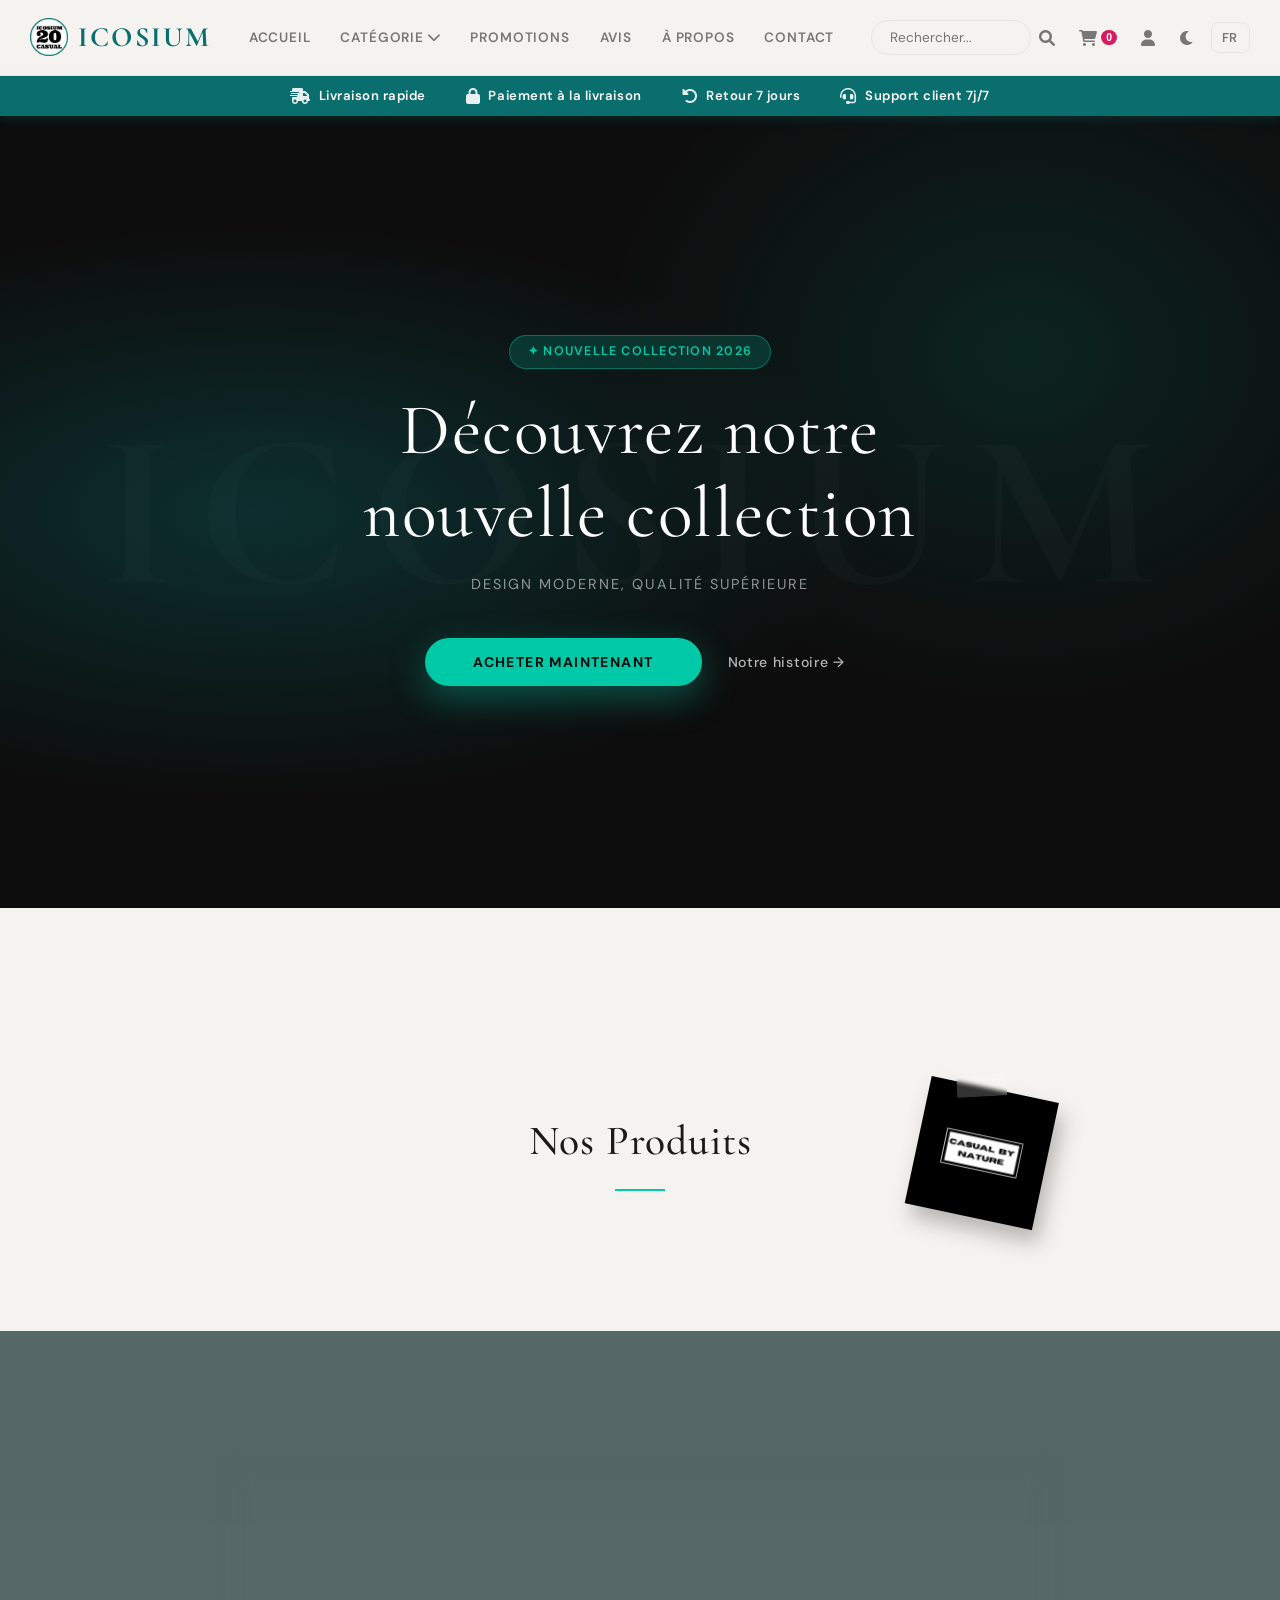
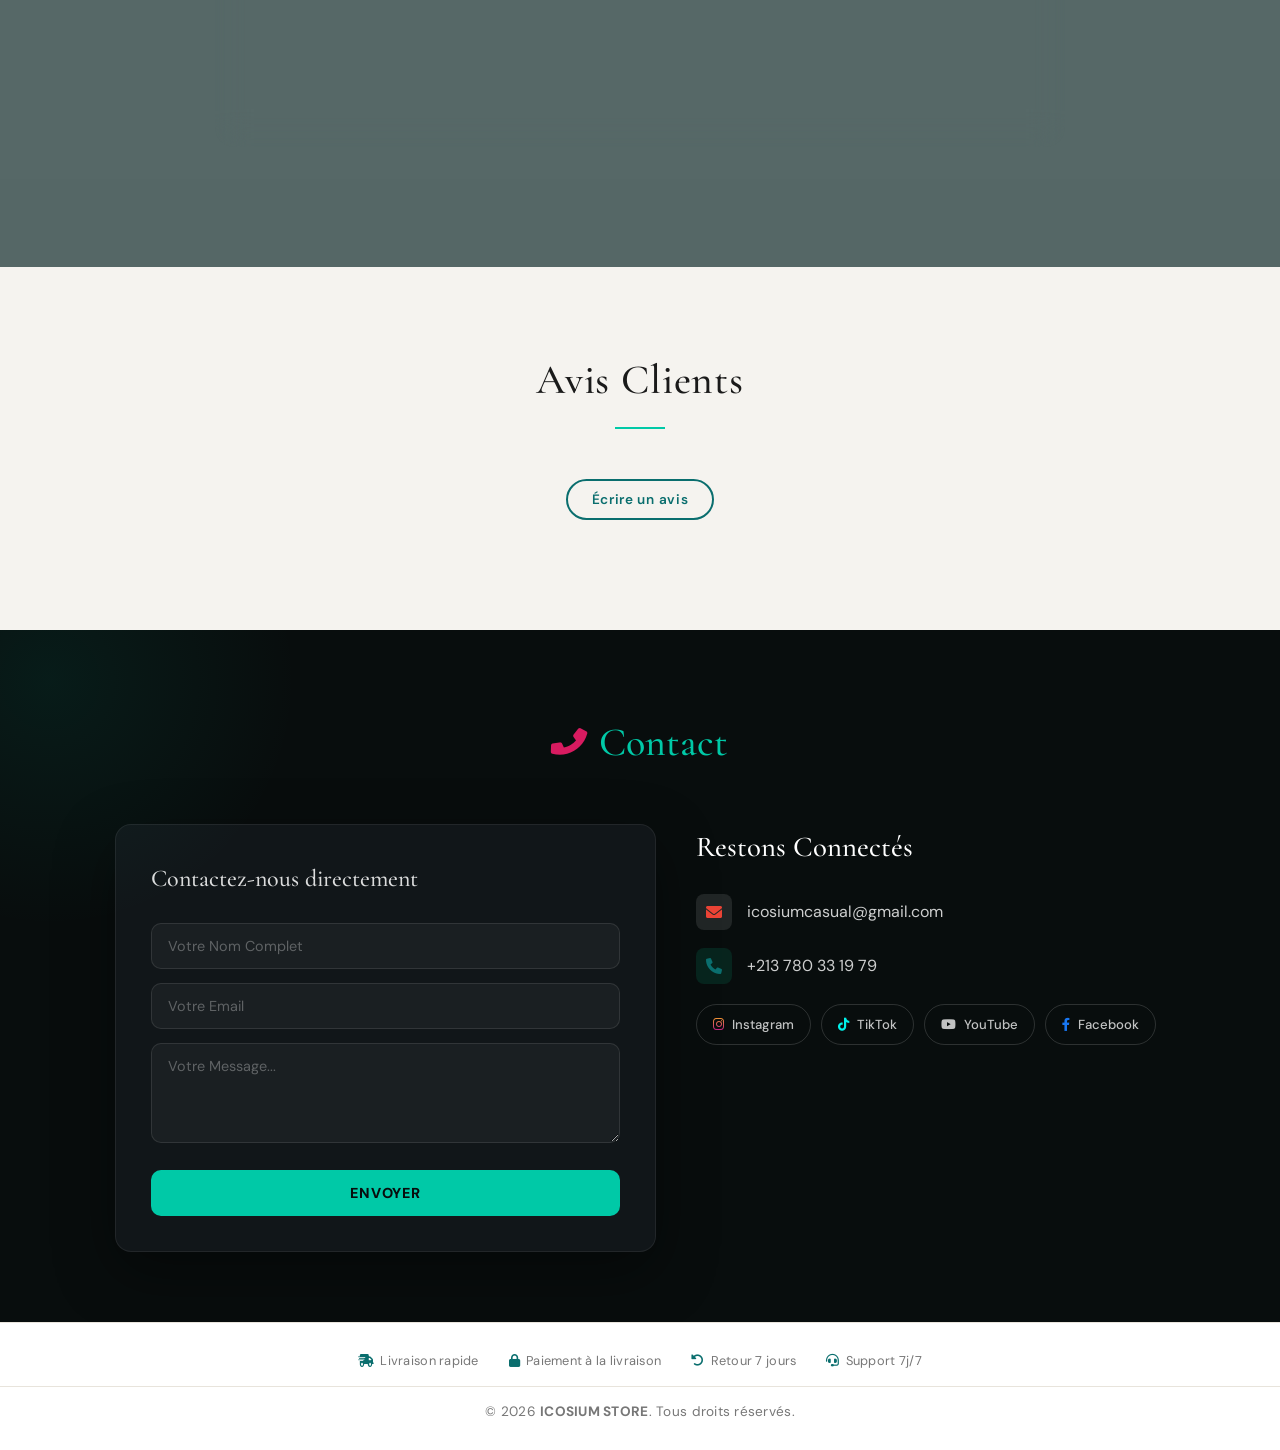
==== commit a665fc71: "Update index.html" ====
--- a/index.html
+++ b/index.html
@@ -22,9 +22,12 @@
     <link href="https://fonts.googleapis.com/css2?family=Cormorant+Garamond:wght@300;400;500;600;700&family=DM+Sans:wght@300;400;500;600&display=swap" rel="stylesheet">
     <link rel="stylesheet" href="style.css">
     <link rel="icon" href="images/logo3.png">
+    <link rel="icon" type="image/png" sizes="32x32" href="images/logo3.png">
+<link rel="icon" type="image/png" sizes="192x192" href="images/logo3.png">
     <link href="https://cdnjs.cloudflare.com/ajax/libs/font-awesome/6.0.0-beta3/css/all.min.css" rel="stylesheet">
     <script src="https://cdn.jsdelivr.net/npm/@emailjs/browser@3/dist/email.min.js"></script>
     <link href="https://unpkg.com/aos@2.3.1/dist/aos.css" rel="stylesheet">
+    <link rel="canonical" href="https://icosiumcasual.com/">
 </head>
 <body> 
    <header class="main-header">
@@ -362,12 +365,12 @@
 </div>
     <script src="https://cdn.jsdelivr.net/npm/@supabase/supabase-js@2"></script>
     <script src="script.js"></script>
-        <script type="application/ld+json">
+       <script type="application/ld+json">
 {
   "@context": "https://schema.org",
   "@type": "WebSite",
   "name": "ICOSIUM CASUAL",
-  "url": "https://icosium-casual.github.io/icosiumcasual/"
+  "url": "https://icosiumcasual.com/"
 }
 </script>
     <script src="https://unpkg.com/aos@2.3.1/dist/aos.js"></script>
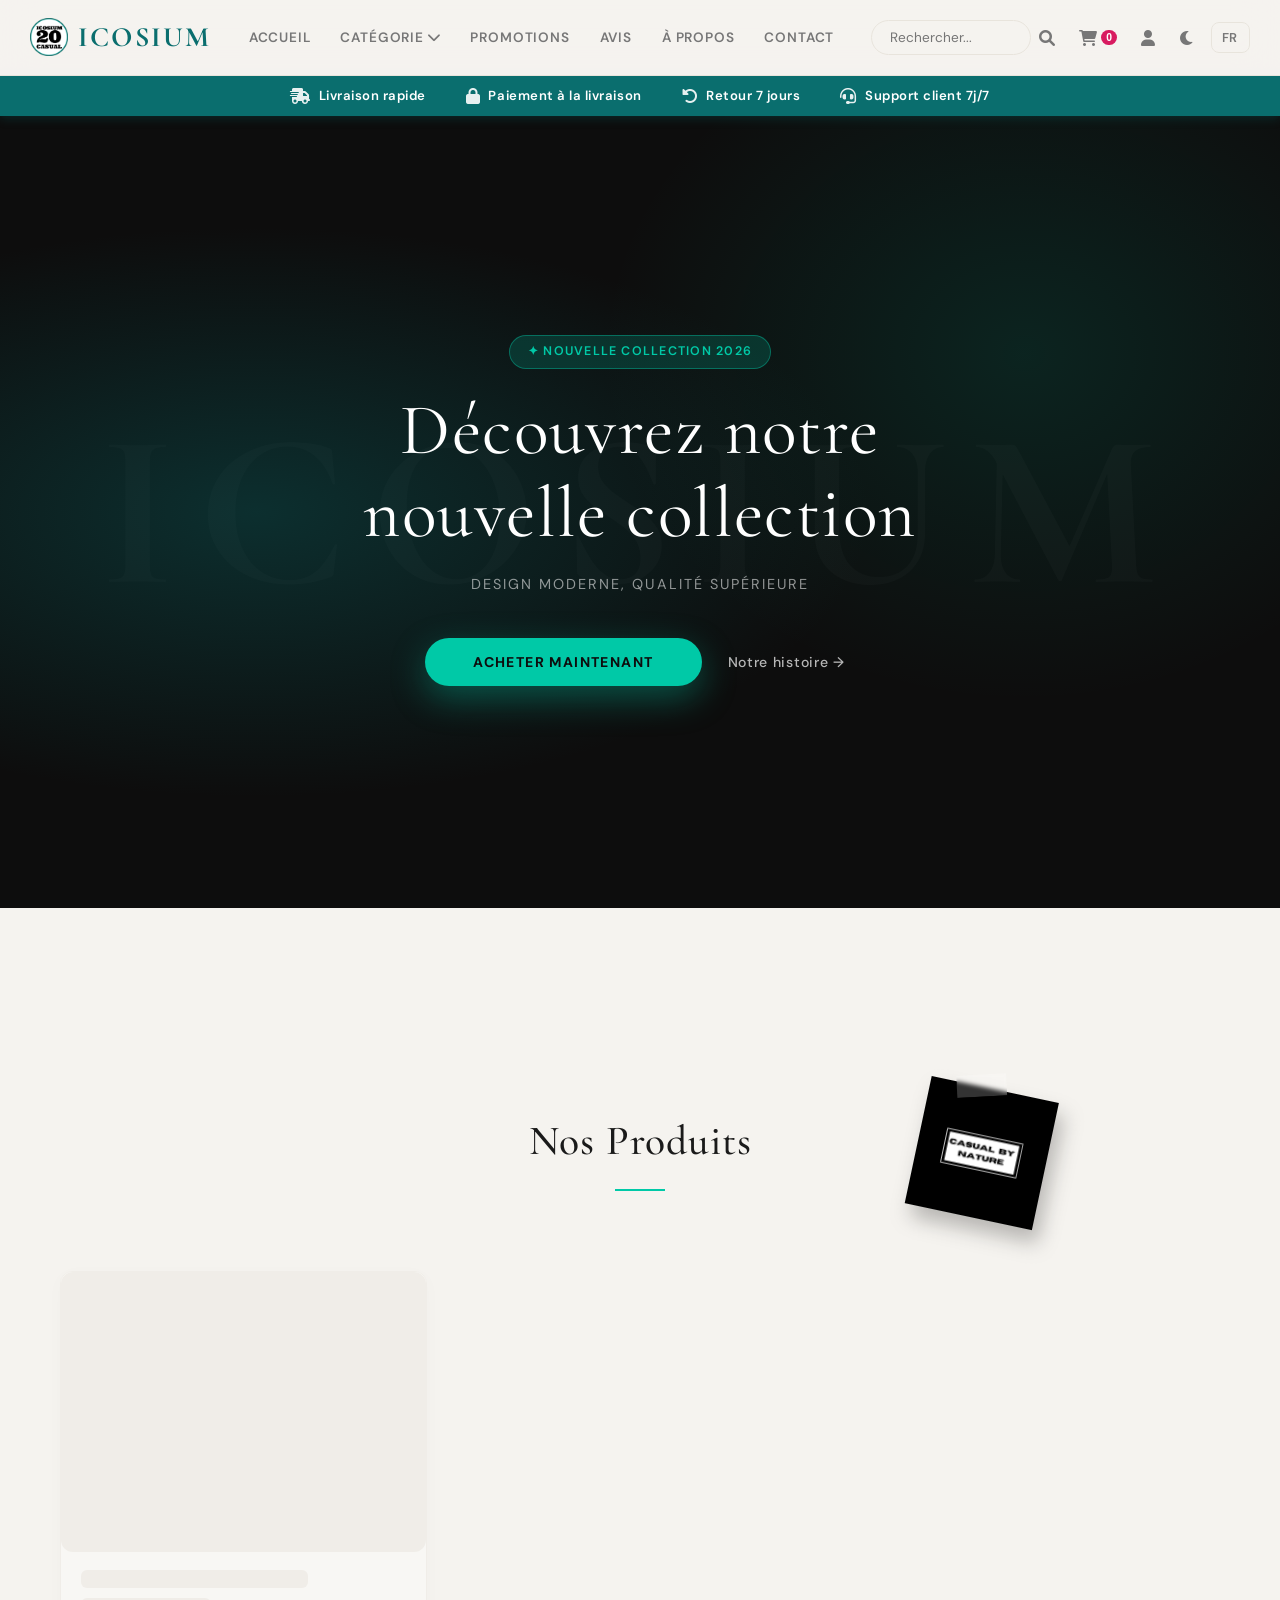
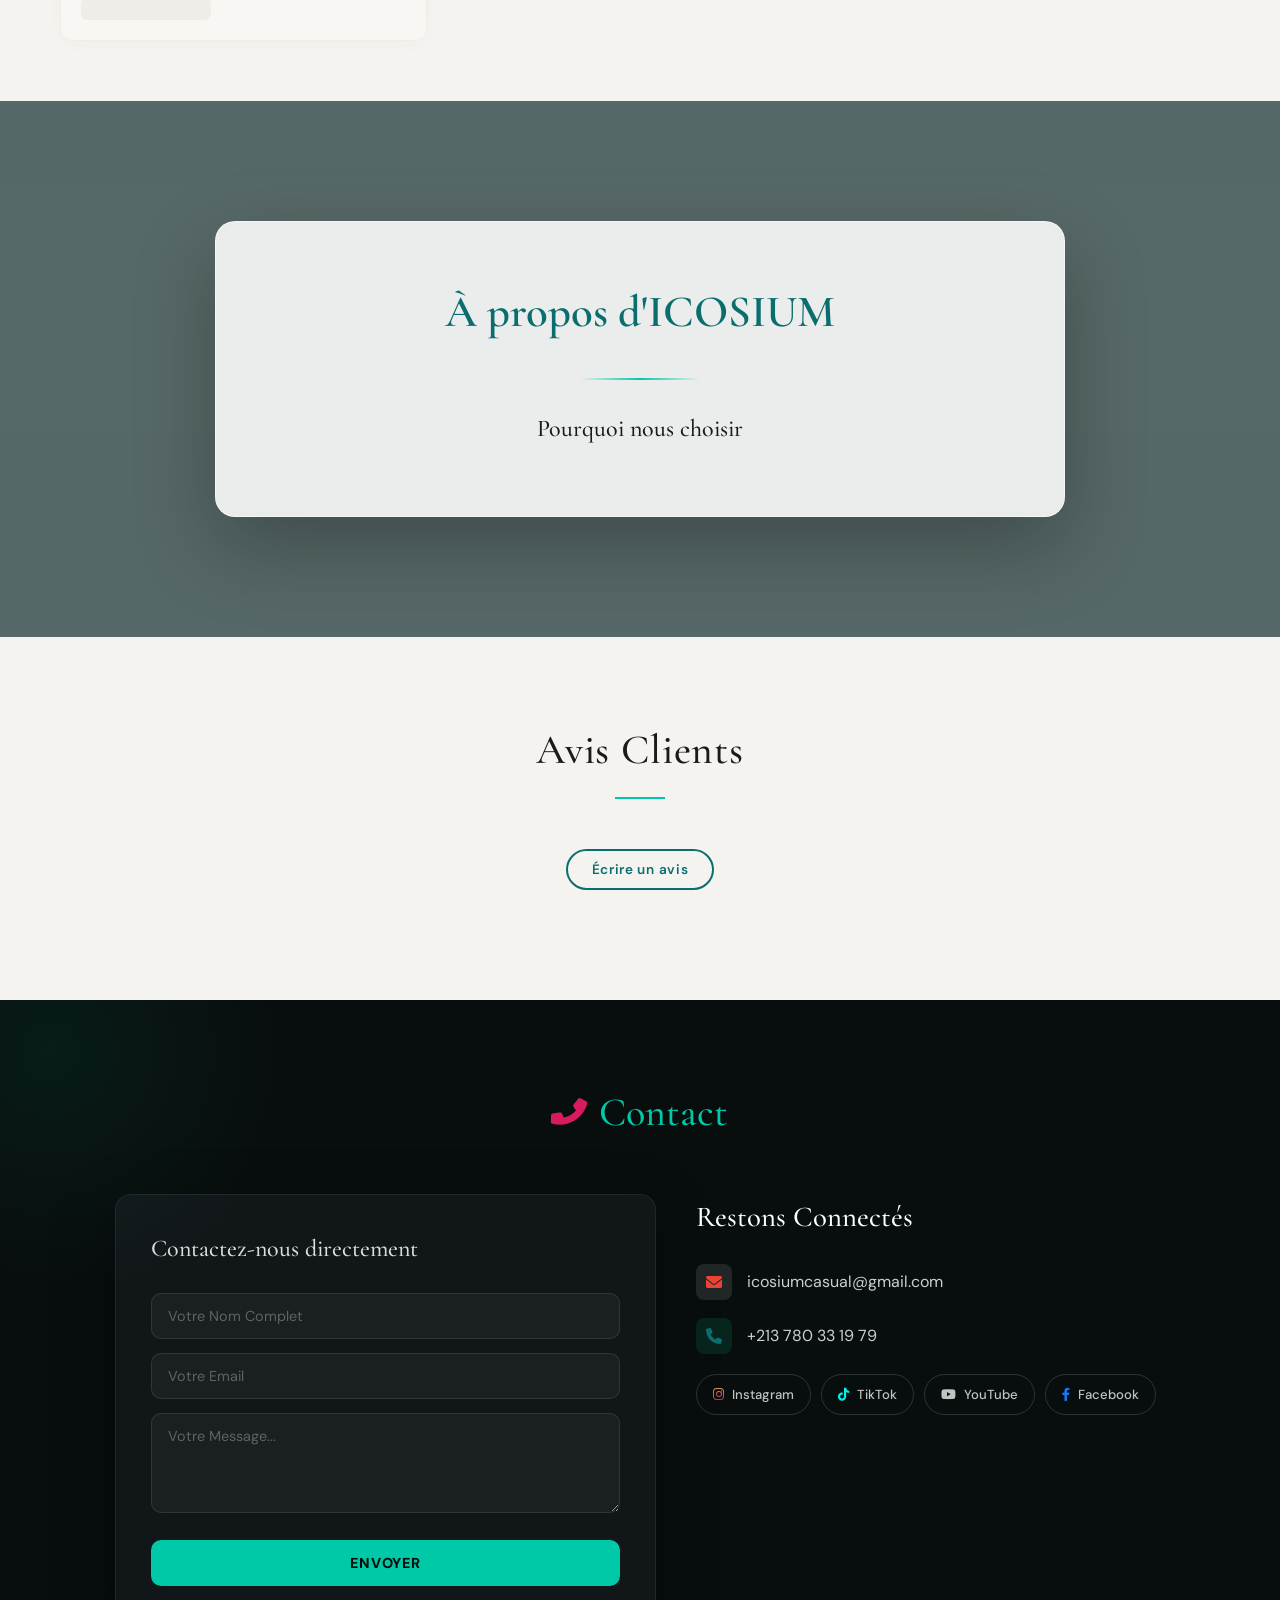
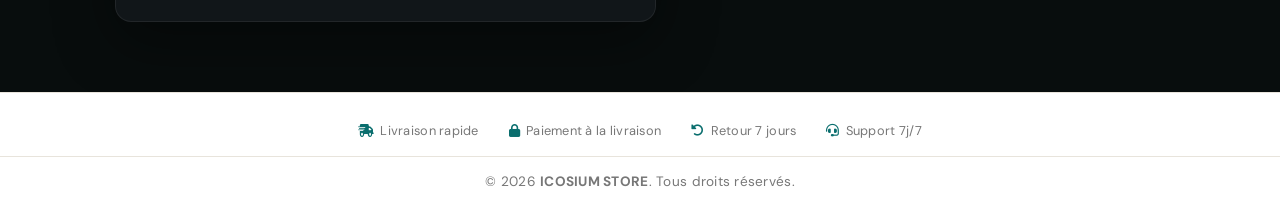
==== commit 653c1e5e: "Update index.html" ====
--- a/index.html
+++ b/index.html
@@ -116,7 +116,16 @@
           </div>
             
           <div id="categories-filter"></div>
-          <div id="products-grid"></div>
+       <div id="products-grid">
+    <!-- يظهر هذا الهيكل فور فتح الصفحة ويختفي تلقائياً بمجرد وصول البيانات -->
+    <div class="product-card" style="opacity: 0.35; pointer-events: none;">
+        <div style="height: 280px; background: var(--color-border); border-radius: 12px;"></div>
+        <div class="product-details">
+            <div style="height: 18px; width: 70%; background: var(--color-border); border-radius: 6px; margin-bottom: 10px;"></div>
+            <div style="height: 22px; width: 40%; background: var(--color-border); border-radius: 6px;"></div>
+        </div>
+    </div>
+</div>
         </section>
 
         <!-- ABOUT -->
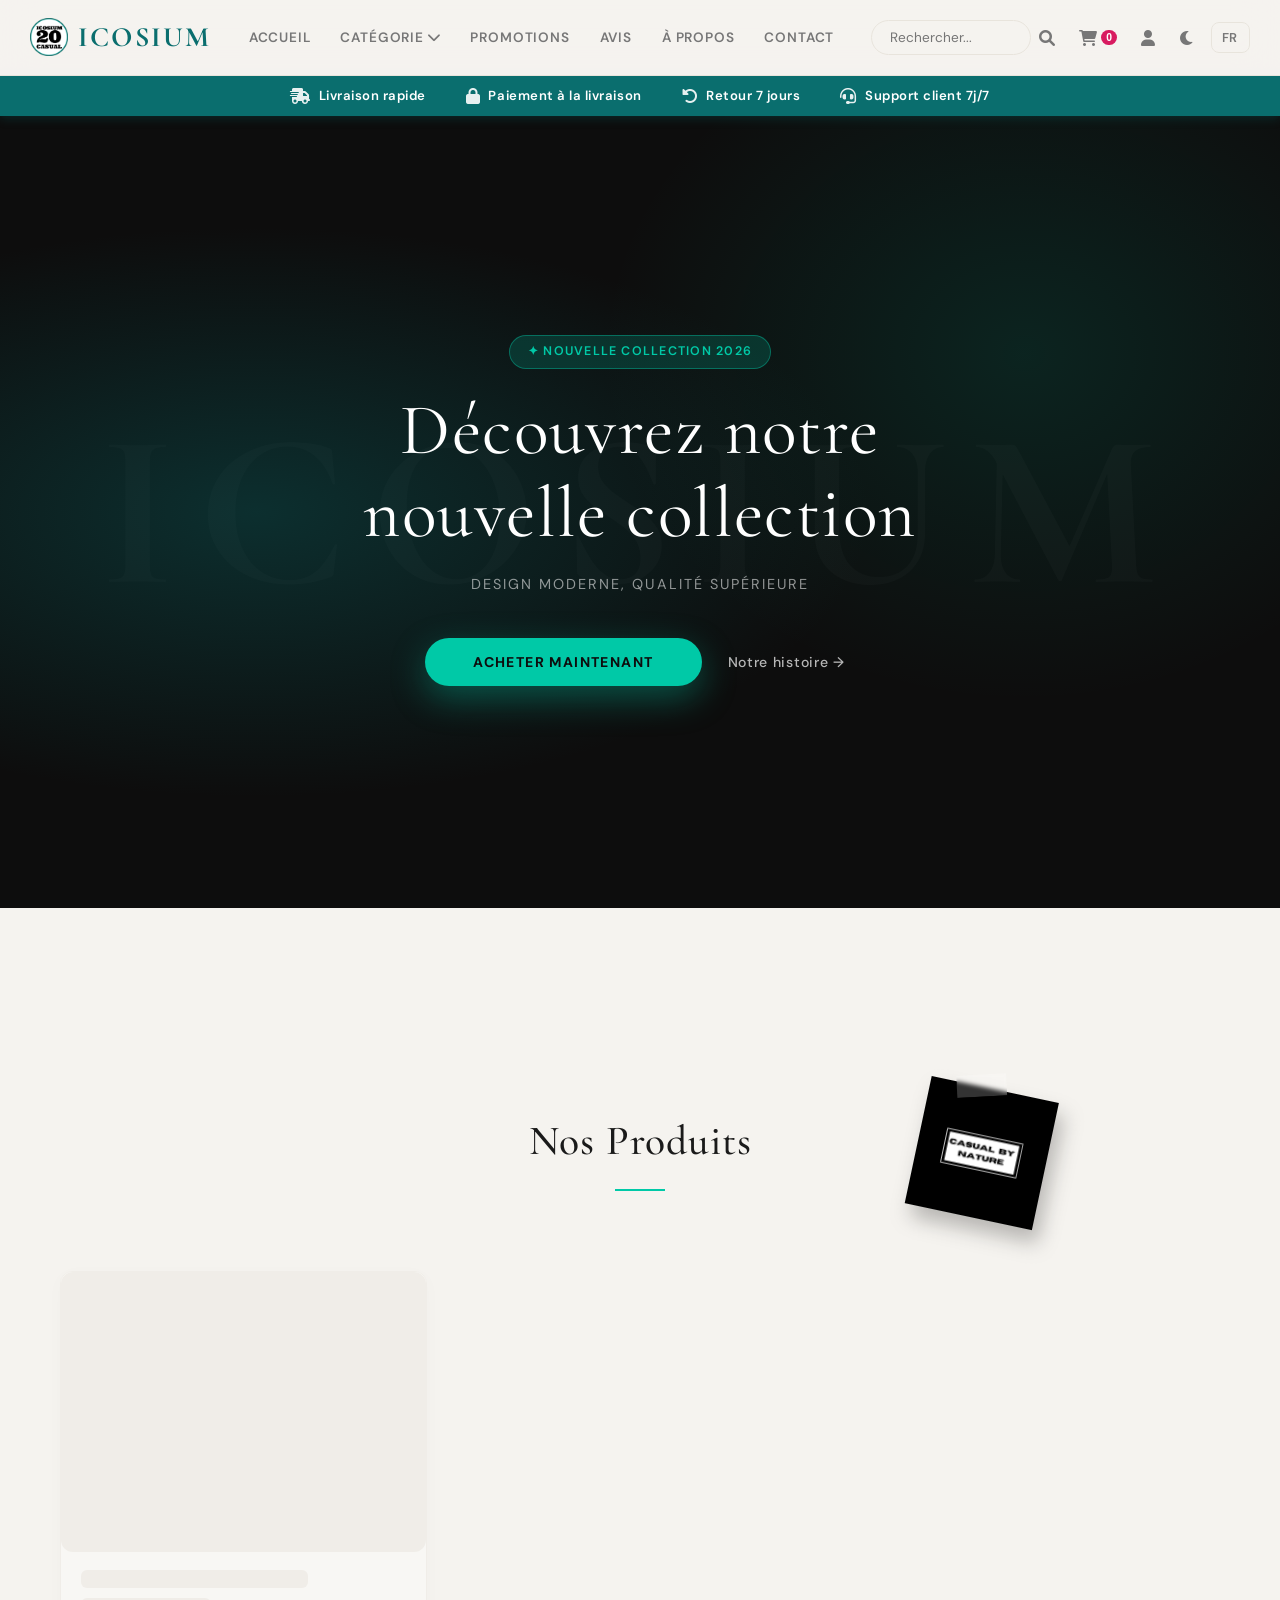
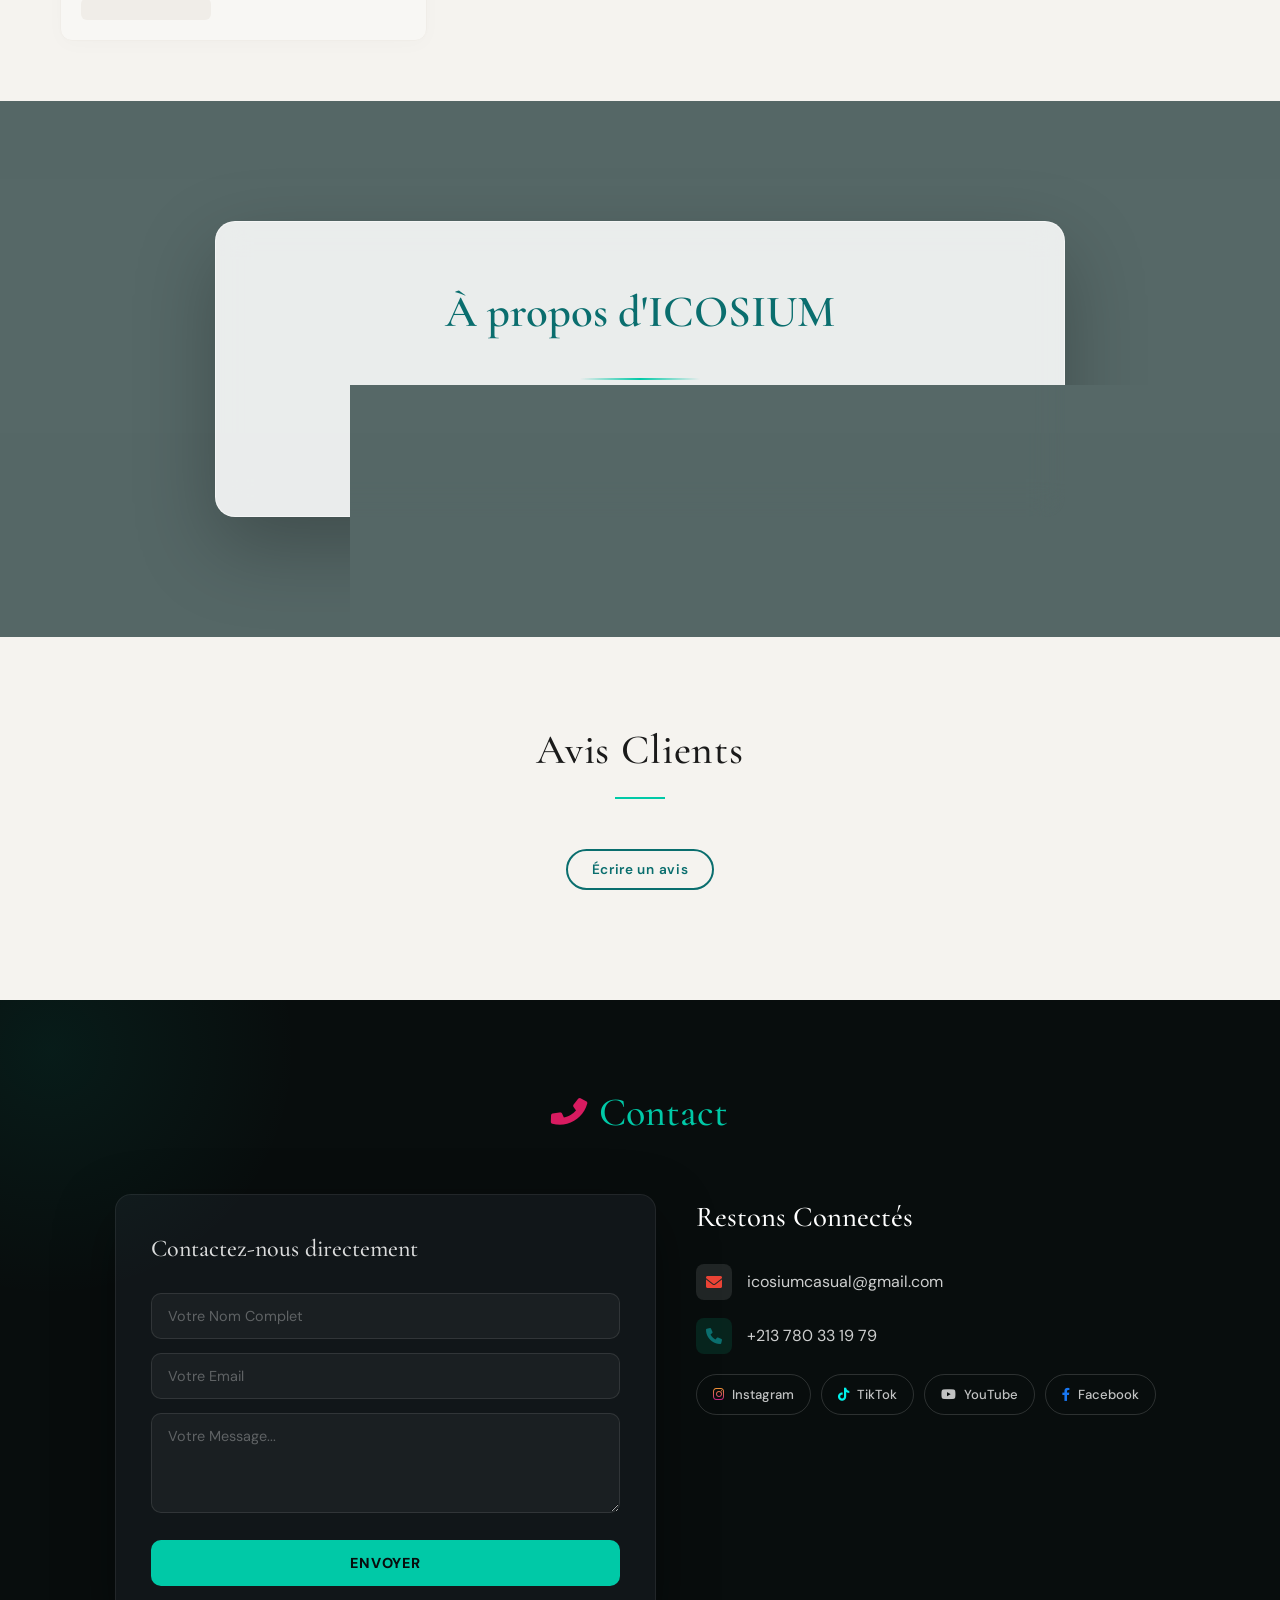
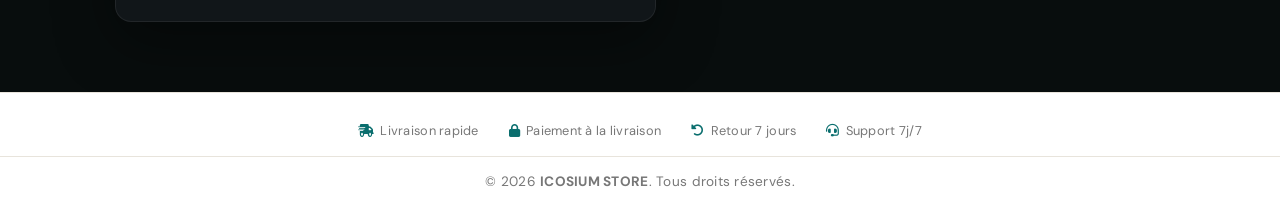
==== commit eaf90af8: "Update index.html" ====
--- a/index.html
+++ b/index.html
@@ -7,7 +7,6 @@
     <meta name="description" content="Boutique officielle ICOSIUM CASUAL. Découvrez notre première collection de streetwear exclusif en Algérie. Qualité premium, coupe regular et livraison 58 wilayas.">
 <meta name="keywords" content="icosium casual, icosium, streetwear algerie, vetements alger, t-shirt oversize algerie">
 <meta name="robots" content="index, follow">
-    <script src="zimou_data.js"></script>
 <meta name="google-site-verification" content="MLegDzkTU1nhCerAwUSontM13ZT6UMKzTfgbR-RyyRo" />    <!-- تحسين ظهور الرابط عند مشاركته على وسائل التواصل (Open Graph) -->
 <meta property="og:title" content="ICOSIUM CASUAL — Streetwear Algérie">
 <meta property="og:description" content="Casual by Nature — Première collection streetwear exclusive disponible maintenant.">
@@ -28,6 +27,9 @@
     <script src="https://cdn.jsdelivr.net/npm/@emailjs/browser@3/dist/email.min.js"></script>
     <link href="https://unpkg.com/aos@2.3.1/dist/aos.css" rel="stylesheet">
     <link rel="canonical" href="https://icosiumcasual.com/">
+   
+<script defer src="https://cdn.jsdelivr.net/npm/@supabase/supabase-js@2"></script>
+<script defer src="script.js"></script>
 </head>
 <body> 
    <header class="main-header">
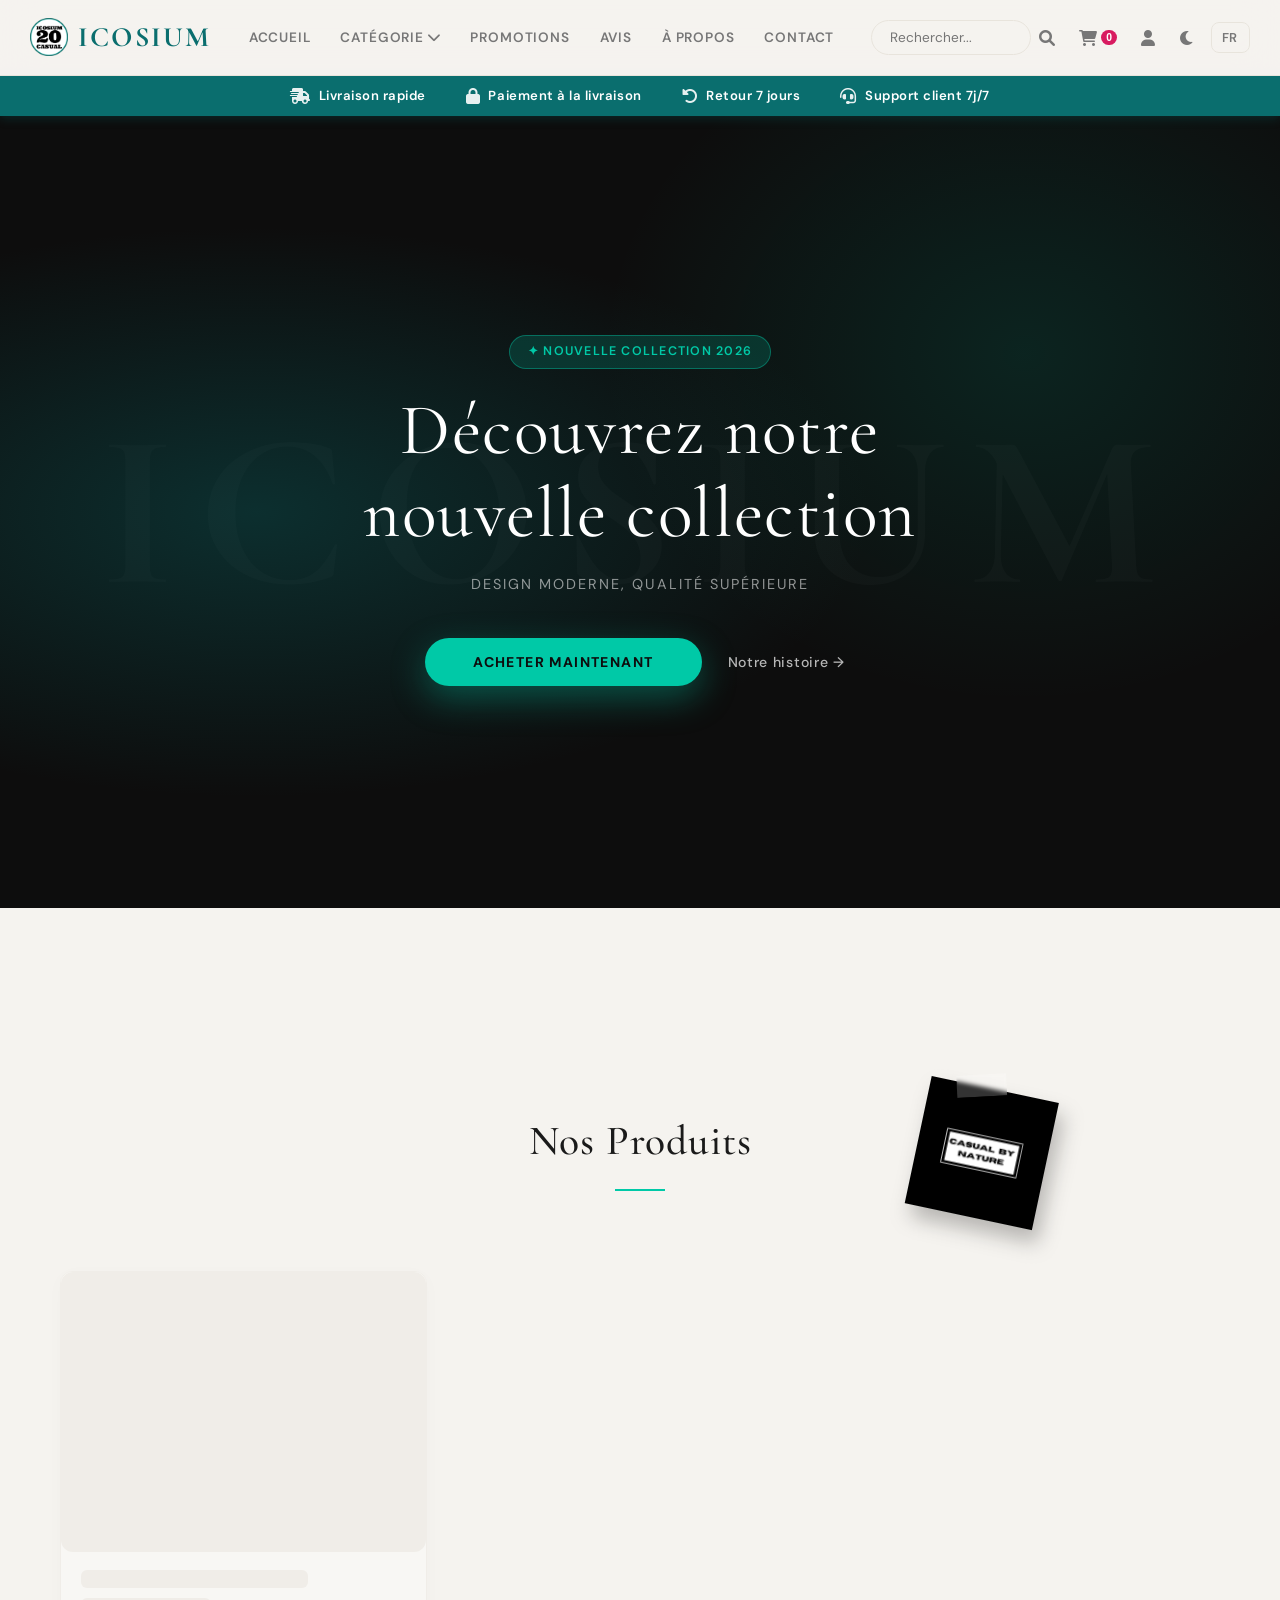
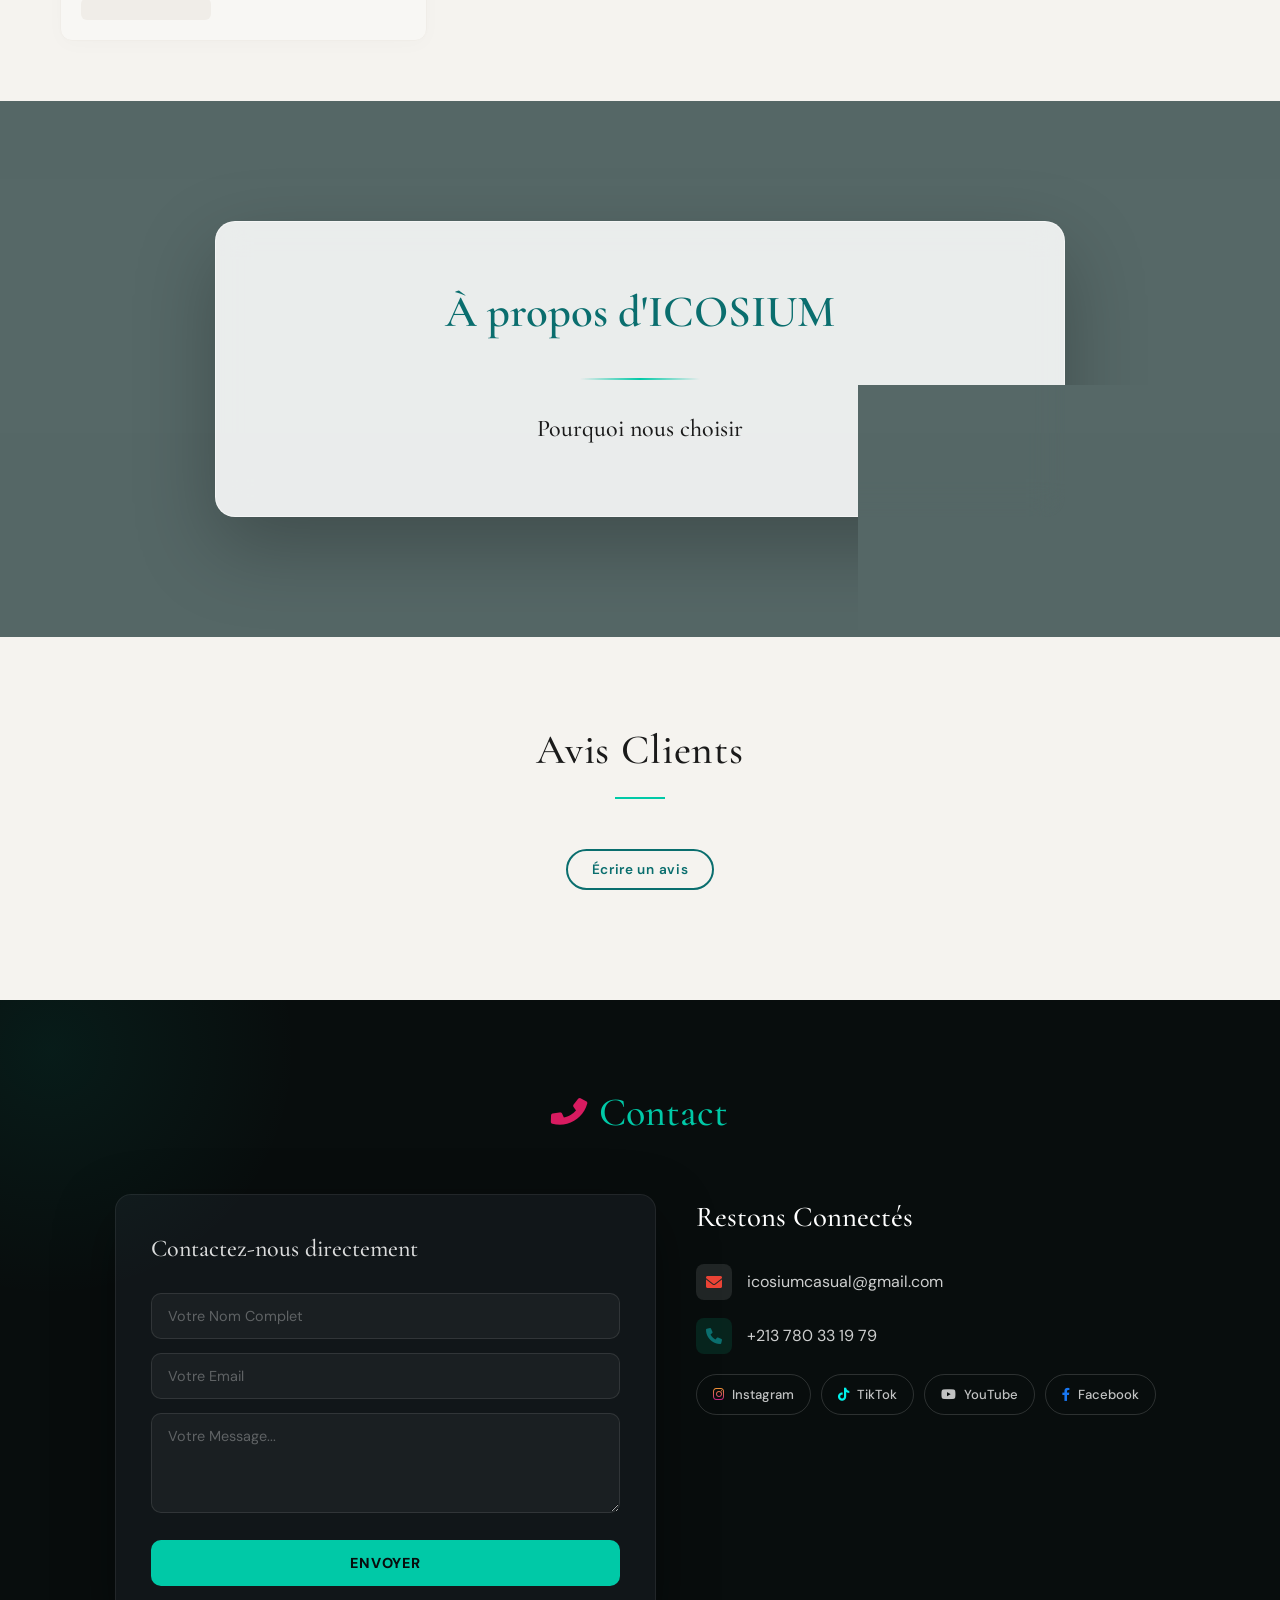
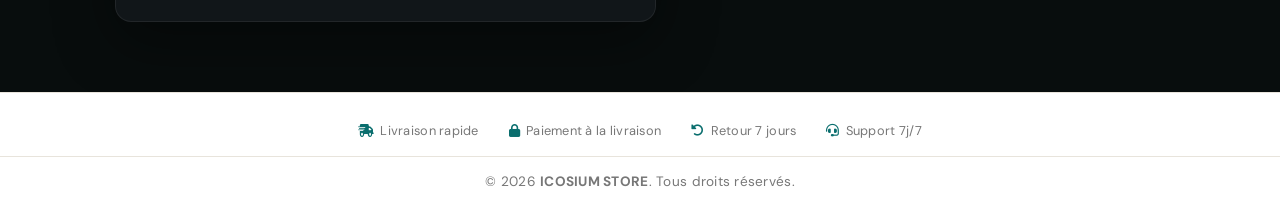
==== commit f47fa9ea: "Update index.html" ====
--- a/index.html
+++ b/index.html
@@ -27,9 +27,7 @@
     <script src="https://cdn.jsdelivr.net/npm/@emailjs/browser@3/dist/email.min.js"></script>
     <link href="https://unpkg.com/aos@2.3.1/dist/aos.css" rel="stylesheet">
     <link rel="canonical" href="https://icosiumcasual.com/">
-   
-<script defer src="https://cdn.jsdelivr.net/npm/@supabase/supabase-js@2"></script>
-<script defer src="script.js"></script>
+
 </head>
 <body> 
    <header class="main-header">
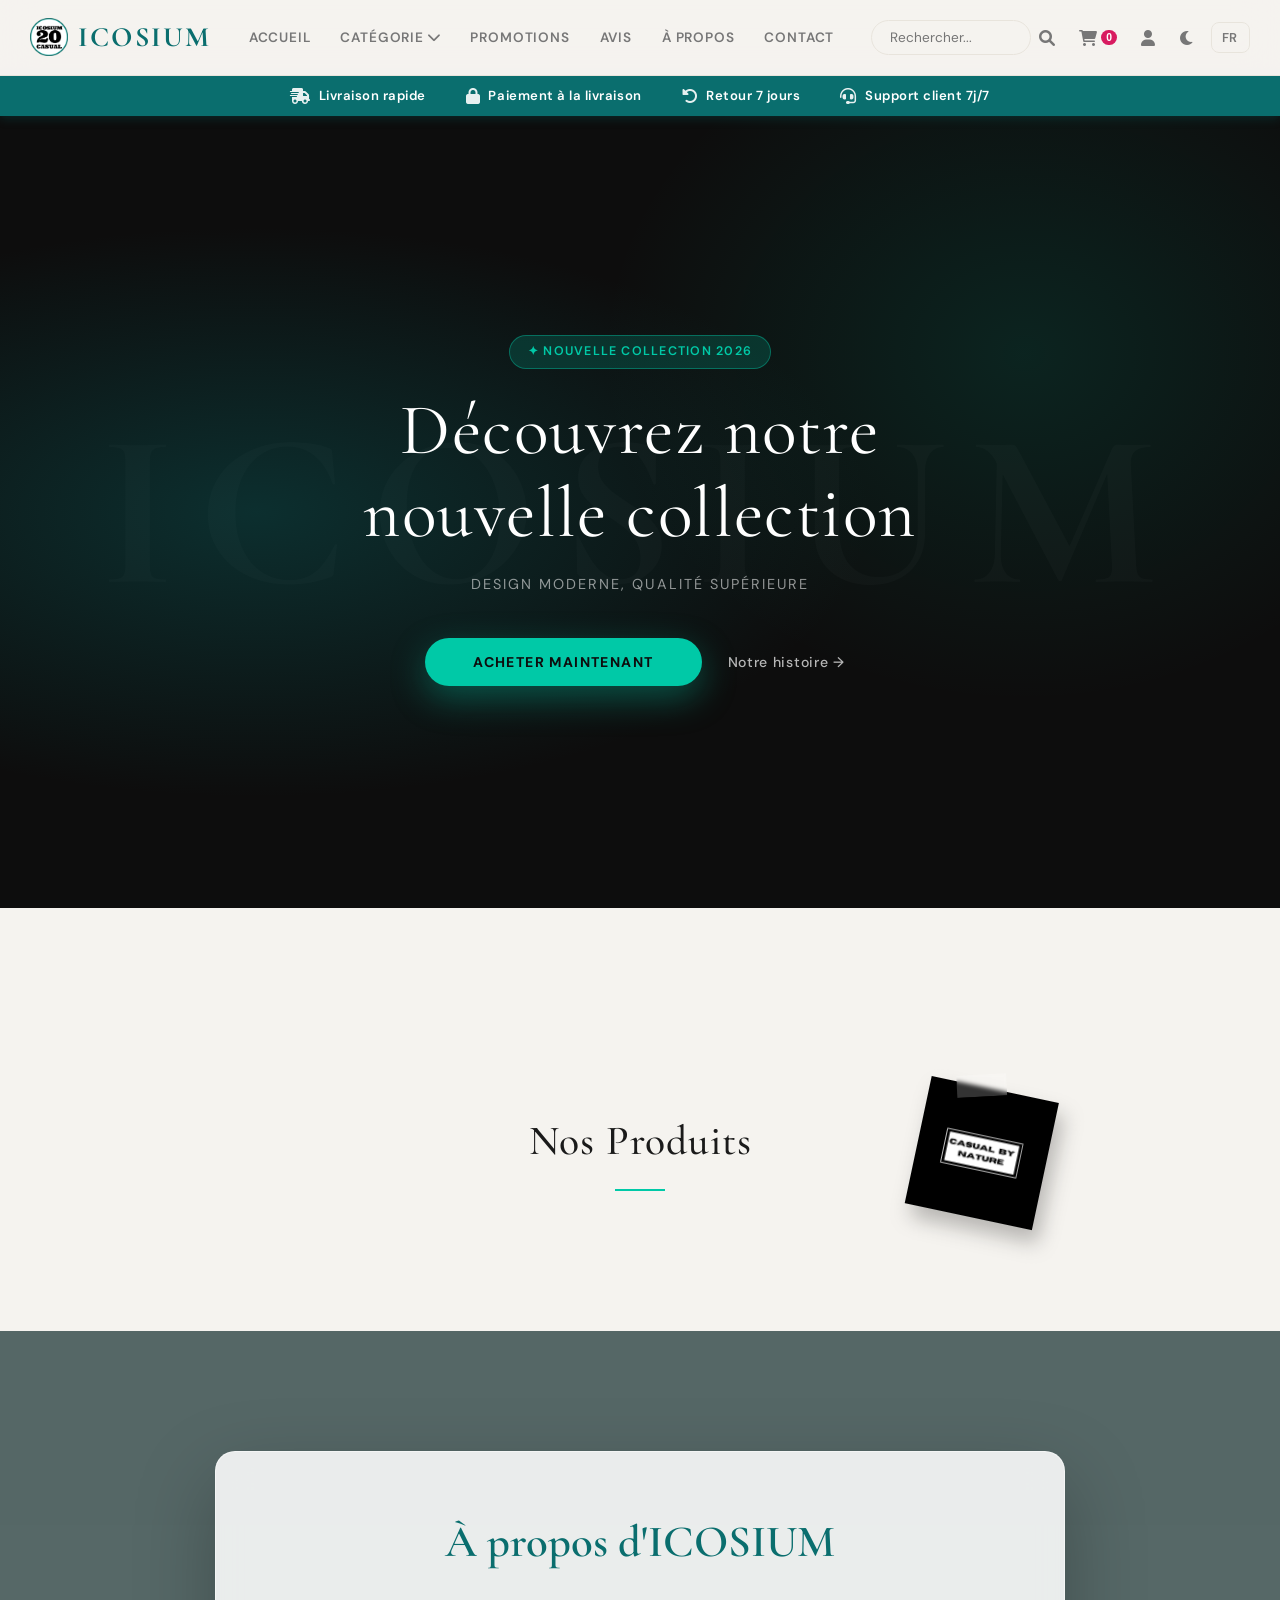
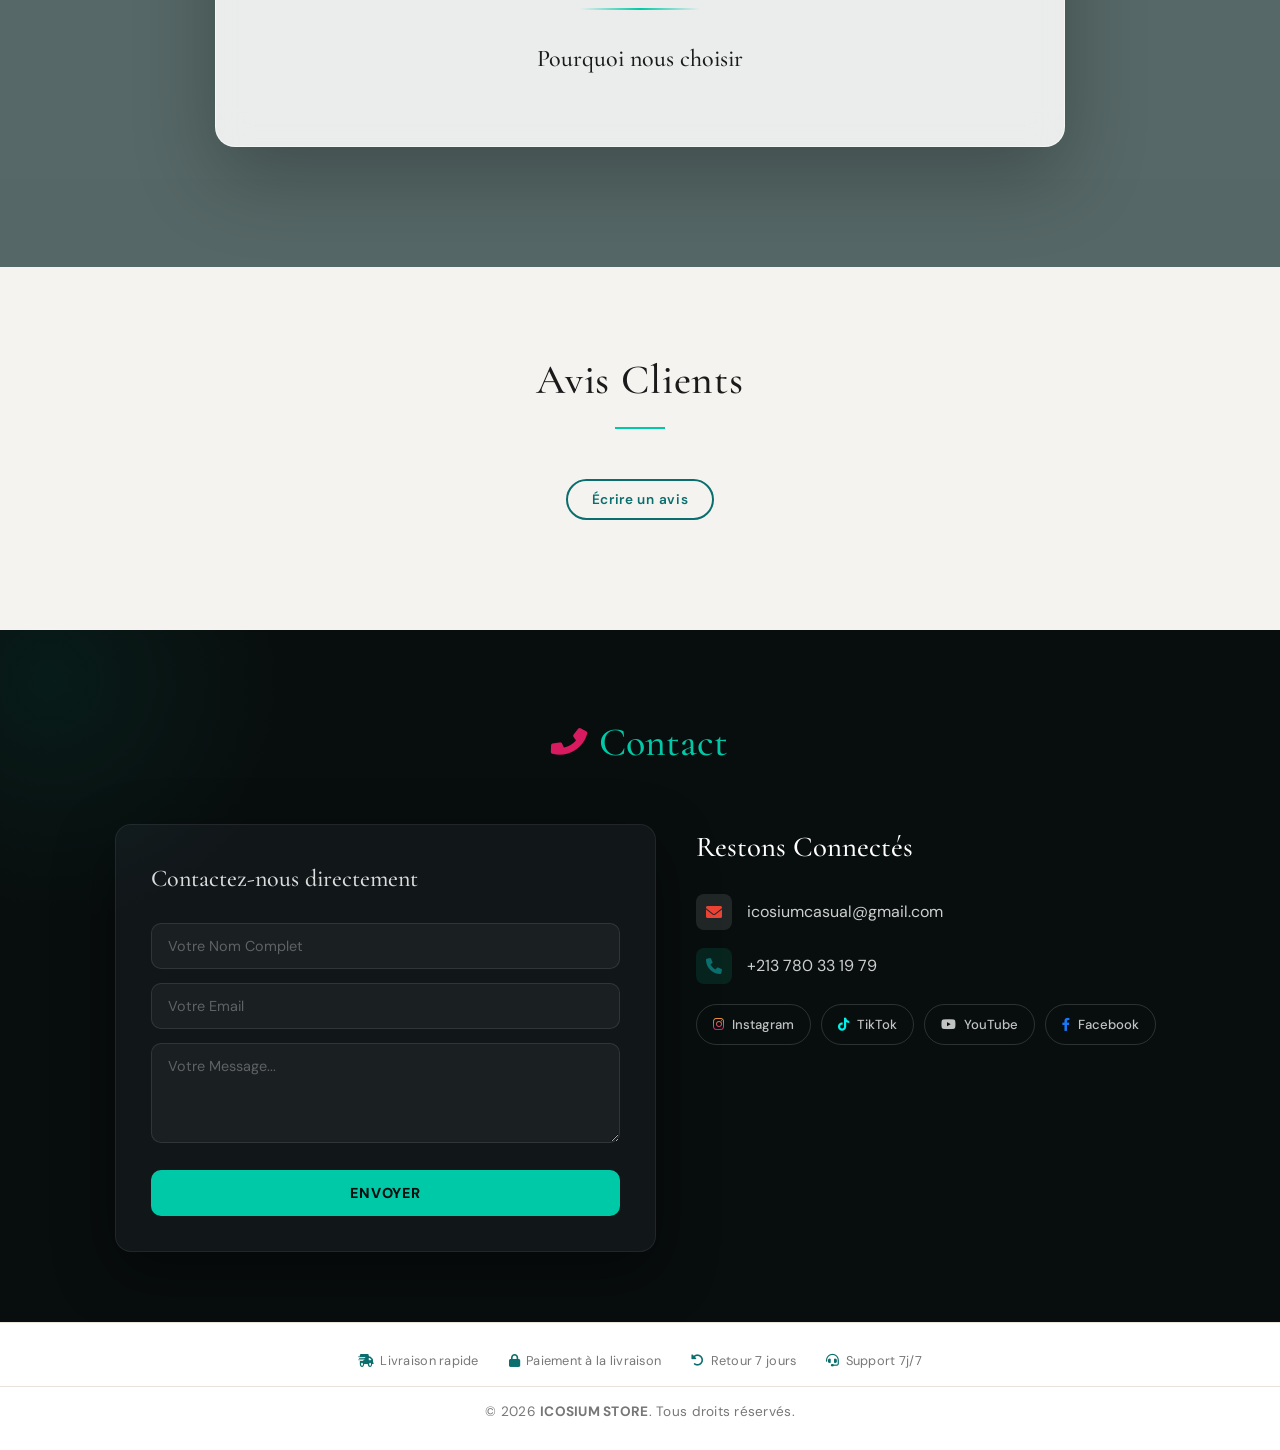
==== commit bf93e64e: "Rename index .html to index.html" ====
--- a/index.html
+++ b/index.html
@@ -7,6 +7,7 @@
     <meta name="description" content="Boutique officielle ICOSIUM CASUAL. Découvrez notre première collection de streetwear exclusif en Algérie. Qualité premium, coupe regular et livraison 58 wilayas.">
 <meta name="keywords" content="icosium casual, icosium, streetwear algerie, vetements alger, t-shirt oversize algerie">
 <meta name="robots" content="index, follow">
+    <script src="zimou_data.js"></script>
 <meta name="google-site-verification" content="MLegDzkTU1nhCerAwUSontM13ZT6UMKzTfgbR-RyyRo" />    <!-- تحسين ظهور الرابط عند مشاركته على وسائل التواصل (Open Graph) -->
 <meta property="og:title" content="ICOSIUM CASUAL — Streetwear Algérie">
 <meta property="og:description" content="Casual by Nature — Première collection streetwear exclusive disponible maintenant.">
@@ -27,7 +28,6 @@
     <script src="https://cdn.jsdelivr.net/npm/@emailjs/browser@3/dist/email.min.js"></script>
     <link href="https://unpkg.com/aos@2.3.1/dist/aos.css" rel="stylesheet">
     <link rel="canonical" href="https://icosiumcasual.com/">
-
 </head>
 <body> 
    <header class="main-header">
@@ -116,16 +116,7 @@
           </div>
             
           <div id="categories-filter"></div>
-       <div id="products-grid">
-    <!-- يظهر هذا الهيكل فور فتح الصفحة ويختفي تلقائياً بمجرد وصول البيانات -->
-    <div class="product-card" style="opacity: 0.35; pointer-events: none;">
-        <div style="height: 280px; background: var(--color-border); border-radius: 12px;"></div>
-        <div class="product-details">
-            <div style="height: 18px; width: 70%; background: var(--color-border); border-radius: 6px; margin-bottom: 10px;"></div>
-            <div style="height: 22px; width: 40%; background: var(--color-border); border-radius: 6px;"></div>
-        </div>
-    </div>
-</div>
+          <div id="products-grid"></div>
         </section>
 
         <!-- ABOUT -->
